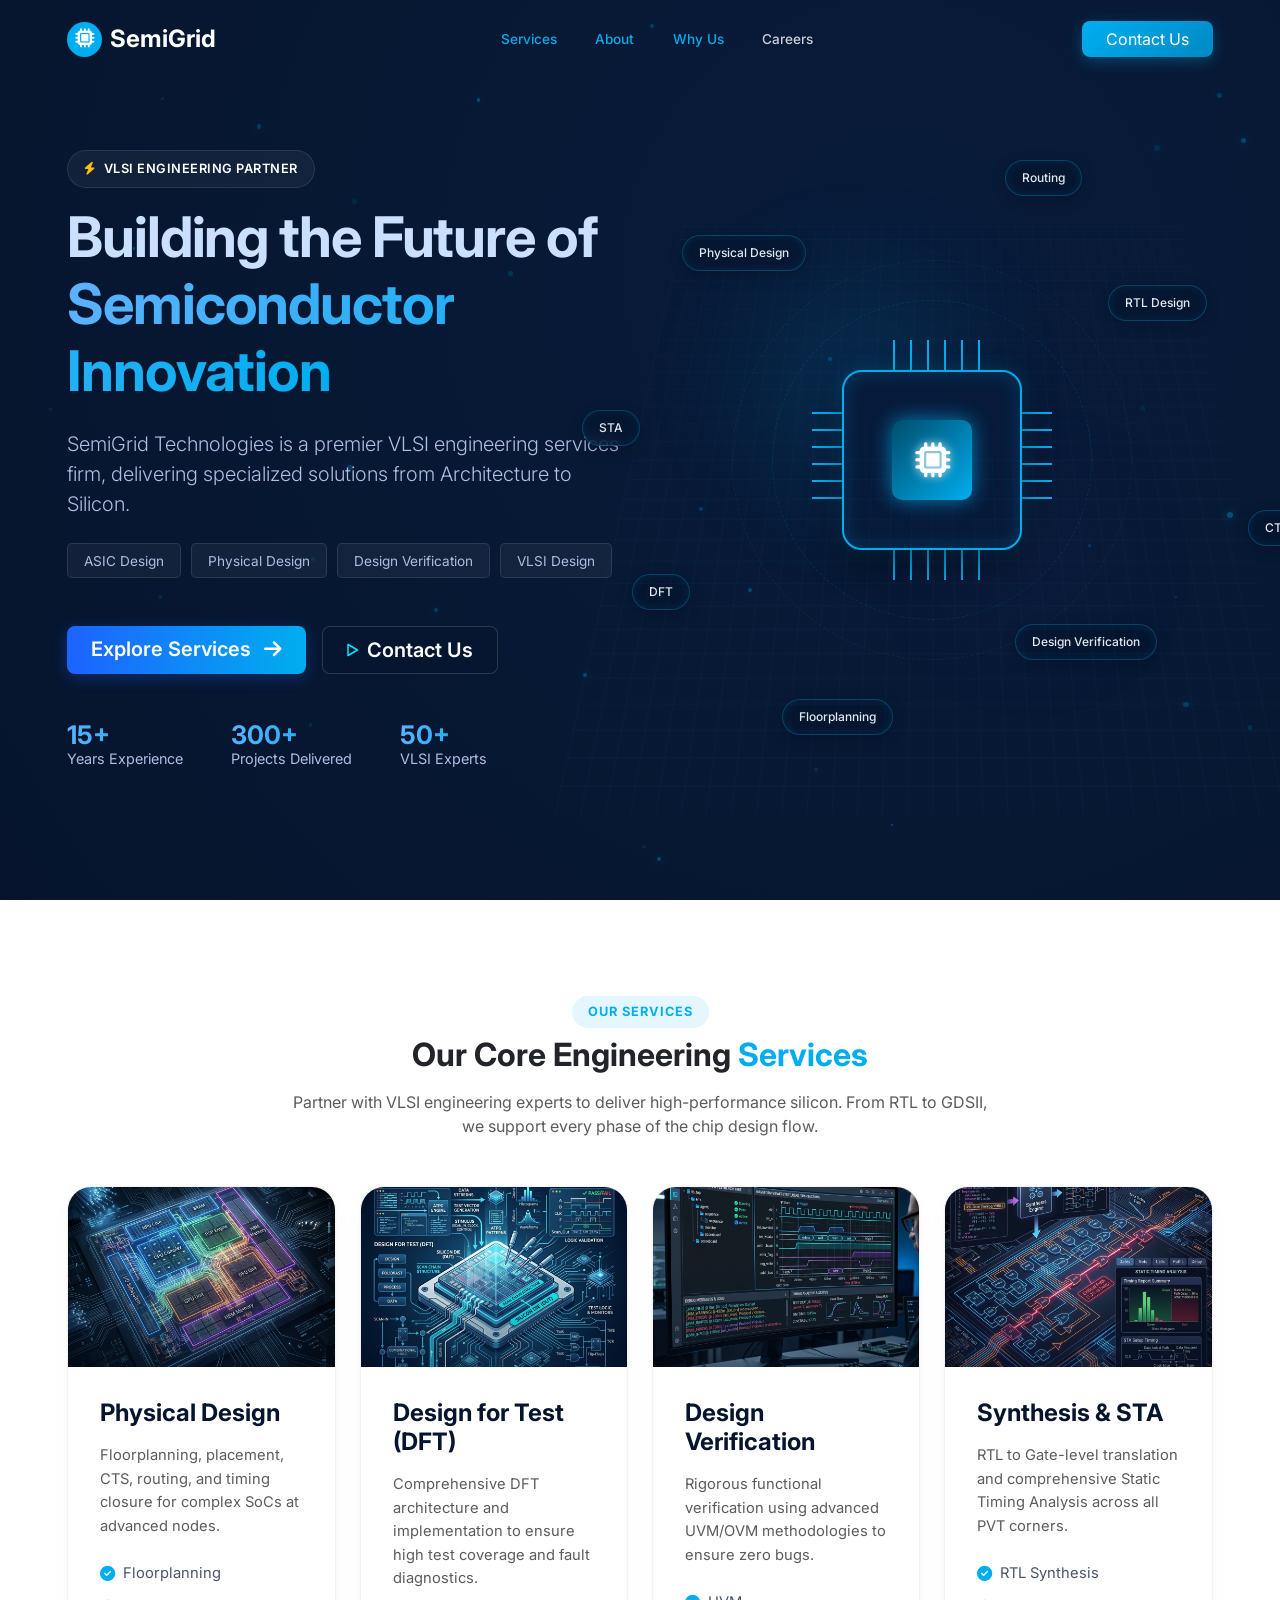
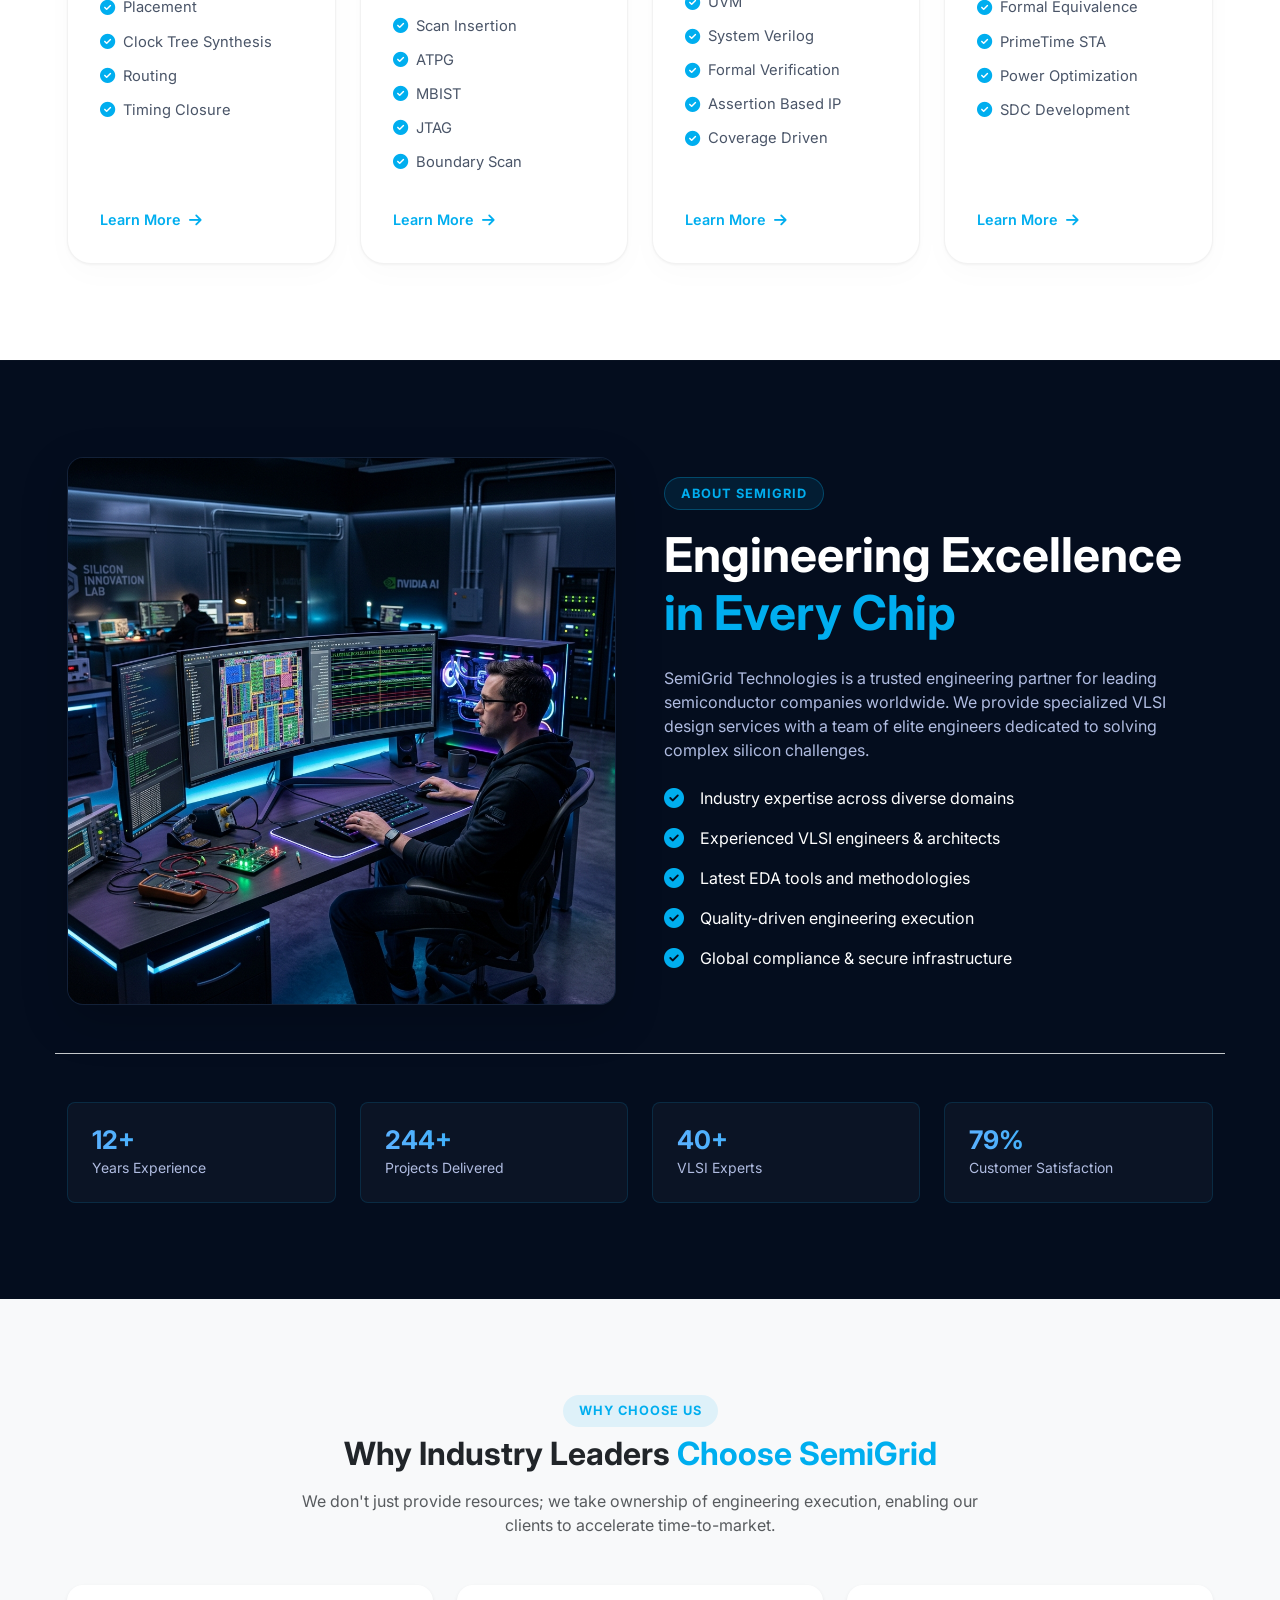
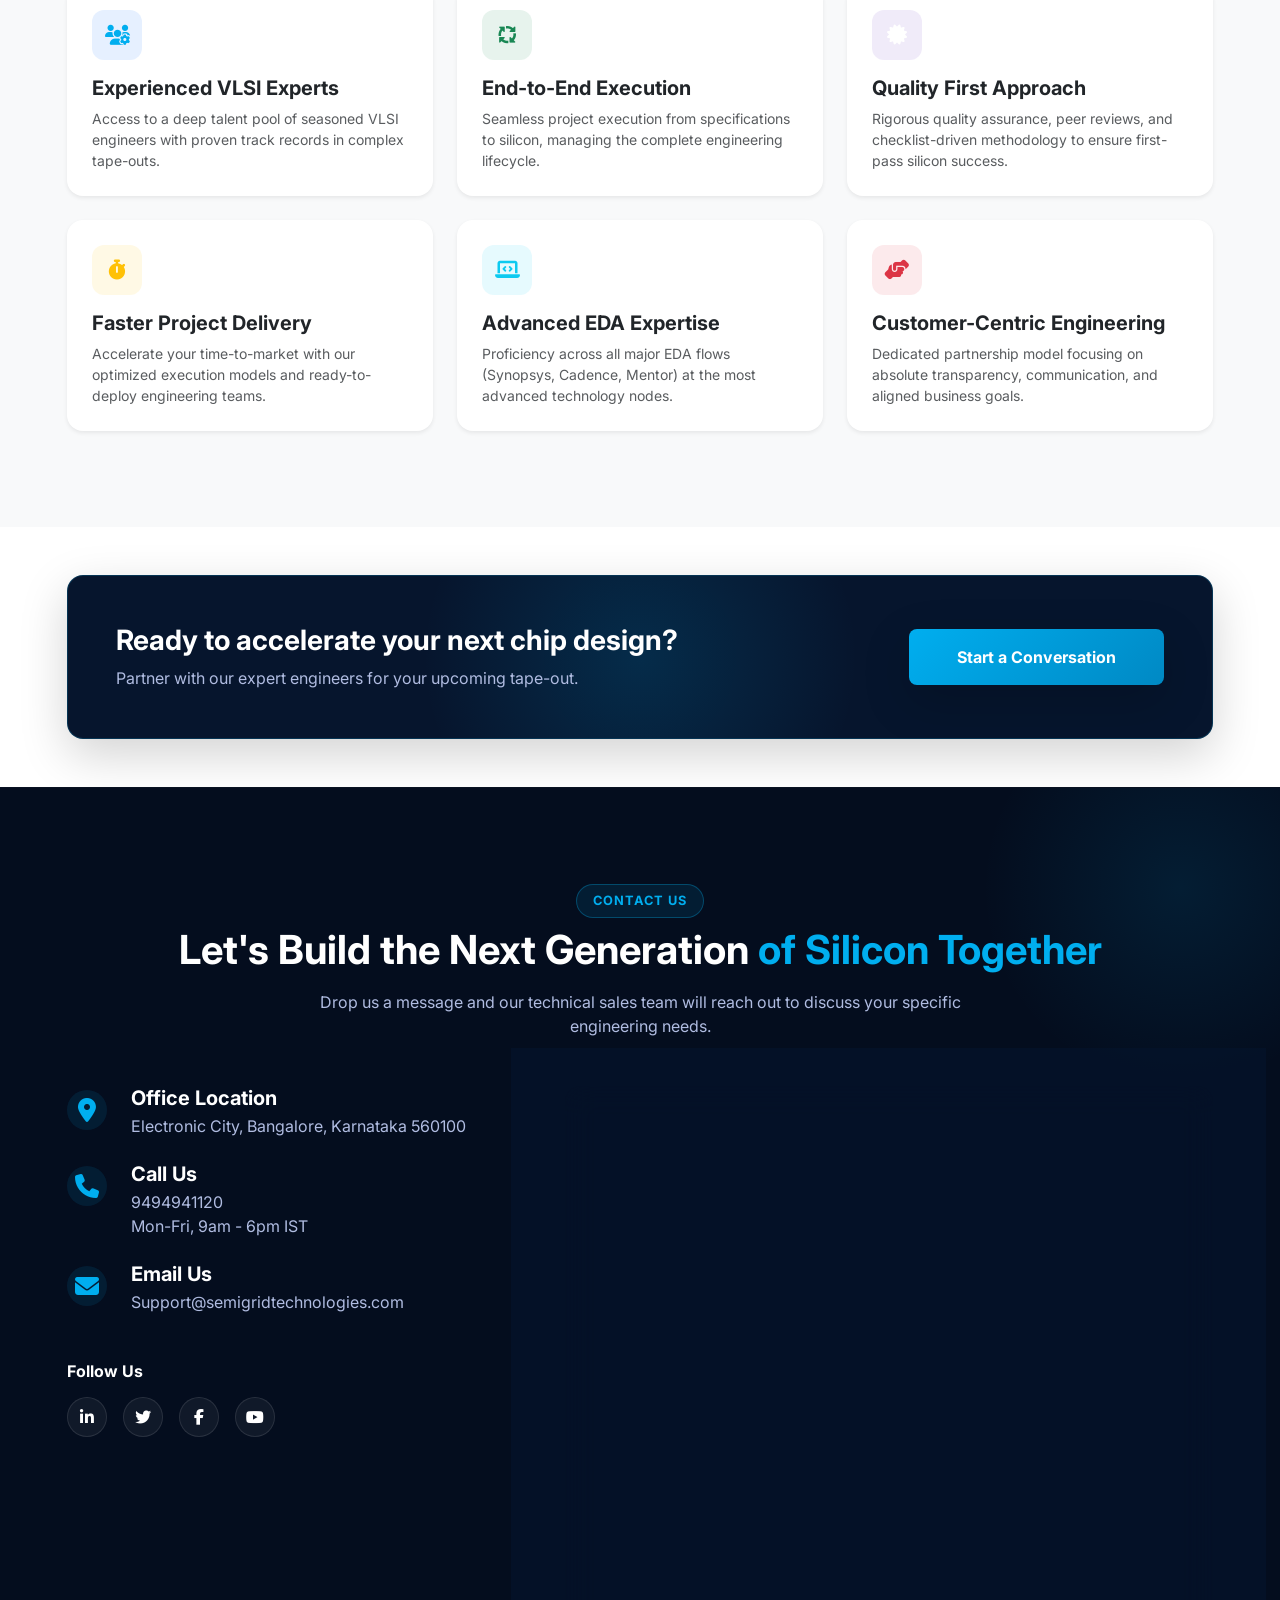
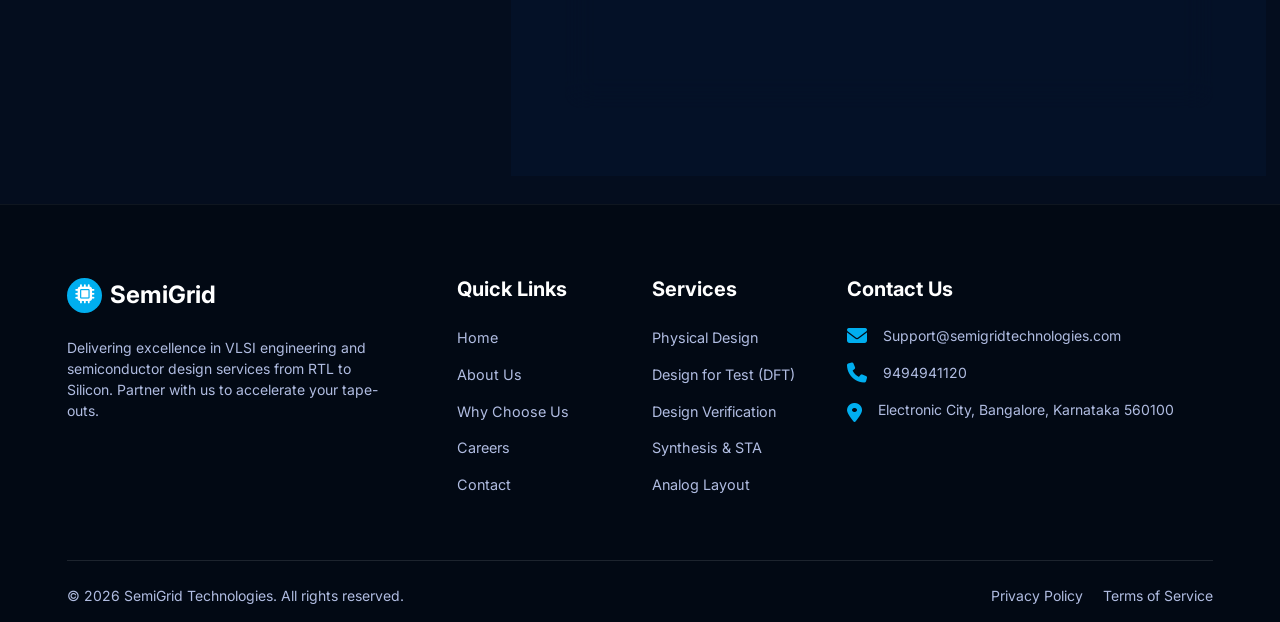
==== index.html @ 5c6014be "Initial commit" ====
<!doctype html>
<html lang="en">

<head>
  <meta charset="UTF-8" />
  <meta name="viewport" content="width=device-width, initial-scale=1.0" />
  <title>SemiGrid - Building the Future of Semiconductor Innovation</title>
  <meta name="description" content="Semiconductor engineering and VLSI design services." />

  <!-- Google Fonts: Inter -->
  <link rel="preconnect" href="https://fonts.googleapis.com" />
  <link rel="preconnect" href="https://fonts.gstatic.com" crossorigin />
  <link href="https://fonts.googleapis.com/css2?family=Inter:wght@300;400;500;600;700;800&display=swap"
    rel="stylesheet" />

  <!-- Bootstrap 5 CSS -->
  <link href="https://cdn.jsdelivr.net/npm/bootstrap@5.3.2/dist/css/bootstrap.min.css" rel="stylesheet" />

  <!-- Font Awesome Icons -->
  <link rel="stylesheet" href="https://cdnjs.cloudflare.com/ajax/libs/font-awesome/6.5.1/css/all.min.css" />

  <!-- AOS Animation CSS -->
  <link href="https://unpkg.com/aos@2.3.1/dist/aos.css" rel="stylesheet" />

  <!-- Custom CSS -->
  <link rel="stylesheet" href="style.css" />

  <!-- Web Components -->
  <script src="components.js"></script>
</head>

<body>
  <!-- ================= NAVBAR ================= -->
  <app-header></app-header>

  <!-- ================= HERO SECTION ================= -->
  <section class="hero-section d-flex align-items-center position-relative" id="home">
    <!-- Floating particles background handled in JS/CSS -->
    <div class="particles-container" id="particles"></div>

    <div class="container position-relative z-1">
      <div class="row align-items-center">
        <!-- Left Content -->
        <div class="col-lg-6 hero-content" data-aos="fade-right" data-aos-duration="1000">
          <div class="badge-custom mb-3">
            <i class="fa-solid fa-bolt text-warning me-2"></i> VLSI
            ENGINEERING PARTNER
          </div>
          <h1 class="display-3 fw-bold hero-title mb-4">
            Building the Future of <br />
            <span class="text-gradient">Semiconductor Innovation</span>
          </h1>
          <p class="lead text-light-gray mb-4">
            SemiGrid Technologies is a premier VLSI engineering services firm,
            delivering specialized solutions from Architecture to Silicon.
          </p>

          <div class="tech-tags mb-5">
            <span class="tech-tag">ASIC Design</span>
            <span class="tech-tag">Physical Design</span>
            <span class="tech-tag">Design Verification</span>
            <span class="tech-tag">VLSI Design</span>
          </div>

          <div class="hero-buttons d-flex gap-3 mb-5">
            <a href="#services" class="btn btn-hero-primary rounded-3 px-4 py-2 btn-lg">Explore Services <i
                class="fa-solid fa-arrow-right ms-2"></i></a>
            <a href="#contact"
              class="btn btn-hero-secondary rounded-3 px-4 py-2 btn-lg d-inline-flex align-items-center gap-2">
              <svg class="play-triangle" width="12" height="14" viewBox="0 0 12 14" fill="none"
                xmlns="http://www.w3.org/2000/svg">
                <path d="M1 1.5L10.5 7L1 12.5V1.5Z" stroke="#00e5ff" stroke-width="1.5" stroke-linejoin="round" />
              </svg>
              Contact Us
            </a>
          </div>

          <div class="hero-stats d-flex gap-5 mt-4">
            <div class="stat-item">
              <h3 class="fw-bold stat-number m-0">15+</h3>
              <p class="stat-label small m-0">Years Experience</p>
            </div>
            <div class="stat-item">
              <h3 class="fw-bold stat-number m-0">300+</h3>
              <p class="stat-label small m-0">Projects Delivered</p>
            </div>
            <div class="stat-item">
              <h3 class="fw-bold stat-number m-0">50+</h3>
              <p class="stat-label small m-0">VLSI Experts</p>
            </div>
          </div>
        </div>

        <!-- Right Content (Premium Chip Illustration) -->
        <div class="col-lg-6 mt-5 mt-lg-0 position-relative hero-illustration" data-aos="fade-left"
          data-aos-duration="1200">

          <div class="premium-chip-wrapper mx-auto">
            <!-- Background Layer -->
            <div class="semiconductor-grid"></div>
            <div class="ambient-blobs">
              <div class="blob blob-1"></div>
              <div class="blob blob-2"></div>
            </div>
            <div class="particle-field">
              <div class="glowing-particle p-1"></div>
              <div class="glowing-particle p-2"></div>
              <div class="glowing-particle p-3"></div>
              <div class="glowing-particle p-4"></div>
              <div class="glowing-particle p-5"></div>
            </div>

            <!-- Midground Rotating Rings -->
            <div class="rotating-rings">
              <div class="ring ring-1"></div>
              <div class="ring ring-2"></div>
            </div>

            <!-- Floating Badges -->
            <div class="floating-badge badge-1">Physical Design</div>
            <div class="floating-badge badge-2">RTL Design</div>
            <div class="floating-badge badge-3">Design Verification</div>
            <div class="floating-badge badge-4">DFT</div>
            <div class="floating-badge badge-5">STA</div>
            <div class="floating-badge badge-6">CTS</div>
            <div class="floating-badge badge-7">Floorplanning</div>
            <div class="floating-badge badge-8">Routing</div>

            <!-- Foreground Core Chip -->
            <div class="chip-graphic-v2">
              <!-- Animated Circuit Traces (Pins) -->
              <div class="circuit-traces trace-top"></div>
              <div class="circuit-traces trace-right"></div>
              <div class="circuit-traces trace-bottom"></div>
              <div class="circuit-traces trace-left"></div>

              <div class="chip-surface">
                <div class="scanning-light"></div>
                <div class="chip-core-inner">
                  <i class="fa-solid fa-microchip core-icon-v2"></i>
                </div>
                <!-- Electric Pulse Effect -->
                <div class="electric-pulse"></div>
              </div>
            </div>
          </div>

        </div>
      </div>
    </div>
  </section>

  <!-- ================= SERVICES SECTION ================= -->
  <section class="services-section py-5" id="services">
    <div class="container py-5">
      <div class="text-center mb-5" data-aos="fade-up">
        <span class="badge-light mb-2 text-primary">OUR SERVICES</span>
        <h2 class="section-title text-dark fw-bold mb-3">
          Our Core Engineering <span class="text-primary">Services</span>
        </h2>
        <p class="text-muted max-w-700 mx-auto">
          Partner with VLSI engineering experts to deliver high-performance
          silicon. From RTL to GDSII, we support every phase of the chip
          design flow.
        </p>
      </div>

      <div class="row g-4">
        <!-- Service Card 1 -->
        <div class="col-lg-3 col-md-6" data-aos="fade-up" data-aos-delay="100">
          <div class="service-card h-100">
            <div class="service-image-wrapper">
              <img src="images/physical_design.png" alt="Physical Design" class="service-card-img" />
              <div class="service-image-overlay"></div>
            </div>
            <div class="service-card-content">
              <h4 class="fw-bold mb-3">Physical Design</h4>
              <p class="text-muted small mb-4">
                Floorplanning, placement, CTS, routing, and timing closure for complex SoCs at advanced nodes.
              </p>
              <ul class="service-list list-unstyled small text-muted mb-4">
                <li>
                  <i class="fa-solid fa-circle-check text-primary me-2"></i>
                  Floorplanning
                </li>
                <li>
                  <i class="fa-solid fa-circle-check text-primary me-2"></i> Placement
                </li>
                <li>
                  <i class="fa-solid fa-circle-check text-primary me-2"></i> Clock Tree Synthesis
                </li>
                <li>
                  <i class="fa-solid fa-circle-check text-primary me-2"></i> Routing
                </li>
                <li>
                  <i class="fa-solid fa-circle-check text-primary me-2"></i> Timing Closure
                </li>
              </ul>
              <a href="contact.html" class="learn-more mt-auto">Learn More <i
                  class="fa-solid fa-arrow-right ms-1"></i></a>
            </div>
          </div>
        </div>

        <!-- Service Card 2 -->
        <div class="col-lg-3 col-md-6" data-aos="fade-up" data-aos-delay="200">
          <div class="service-card h-100">
            <div class="service-image-wrapper">
              <img src="images/design_for_test.png" alt="Design for Test (DFT)" class="service-card-img" />
              <div class="service-image-overlay"></div>
            </div>
            <div class="service-card-content">
              <h4 class="fw-bold mb-3">Design for Test (DFT)</h4>
              <p class="text-muted small mb-4">
                Comprehensive DFT architecture and implementation to ensure high test coverage and fault diagnostics.
              </p>
              <ul class="service-list list-unstyled small text-muted mb-4">
                <li>
                  <i class="fa-solid fa-circle-check text-primary me-2"></i> Scan Insertion
                </li>
                <li>
                  <i class="fa-solid fa-circle-check text-primary me-2"></i> ATPG
                </li>
                <li>
                  <i class="fa-solid fa-circle-check text-primary me-2"></i> MBIST
                </li>
                <li>
                  <i class="fa-solid fa-circle-check text-primary me-2"></i> JTAG
                </li>
                <li>
                  <i class="fa-solid fa-circle-check text-primary me-2"></i> Boundary Scan
                </li>
              </ul>
              <a href="contact.html" class="learn-more mt-auto">Learn More <i
                  class="fa-solid fa-arrow-right ms-1"></i></a>
            </div>
          </div>
        </div>

        <!-- Service Card 3 -->
        <div class="col-lg-3 col-md-6" data-aos="fade-up" data-aos-delay="300">
          <div class="service-card h-100">
            <div class="service-image-wrapper">
              <img src="images/design_verification.png" alt="Design Verification" class="service-card-img" />
              <div class="service-image-overlay"></div>
            </div>
            <div class="service-card-content">
              <h4 class="fw-bold mb-3">Design Verification</h4>
              <p class="text-muted small mb-4">
                Rigorous functional verification using advanced UVM/OVM methodologies to ensure zero bugs.
              </p>
              <ul class="service-list list-unstyled small text-muted mb-4">
                <li>
                  <i class="fa-solid fa-circle-check text-primary me-2"></i> UVM
                </li>
                <li>
                  <i class="fa-solid fa-circle-check text-primary me-2"></i> System Verilog
                </li>
                <li>
                  <i class="fa-solid fa-circle-check text-primary me-2"></i> Formal Verification
                </li>
                <li>
                  <i class="fa-solid fa-circle-check text-primary me-2"></i> Assertion Based IP
                </li>
                <li>
                  <i class="fa-solid fa-circle-check text-primary me-2"></i> Coverage Driven
                </li>
              </ul>
              <a href="contact.html" class="learn-more mt-auto">Learn More <i
                  class="fa-solid fa-arrow-right ms-1"></i></a>
            </div>
          </div>
        </div>

        <!-- Service Card 4 -->
        <div class="col-lg-3 col-md-6" data-aos="fade-up" data-aos-delay="400">
          <div class="service-card h-100">
            <div class="service-image-wrapper">
              <img src="images/synthesis_sta.png" alt="Synthesis & STA" class="service-card-img" />
              <div class="service-image-overlay"></div>
            </div>
            <div class="service-card-content">
              <h4 class="fw-bold mb-3">Synthesis & STA</h4>
              <p class="text-muted small mb-4">
                RTL to Gate-level translation and comprehensive Static Timing Analysis across all PVT corners.
              </p>
              <ul class="service-list list-unstyled small text-muted mb-4">
                <li>
                  <i class="fa-solid fa-circle-check text-primary me-2"></i> RTL Synthesis
                </li>
                <li>
                  <i class="fa-solid fa-circle-check text-primary me-2"></i> Formal Equivalence
                </li>
                <li>
                  <i class="fa-solid fa-circle-check text-primary me-2"></i> PrimeTime STA
                </li>
                <li>
                  <i class="fa-solid fa-circle-check text-primary me-2"></i> Power Optimization
                </li>
                <li>
                  <i class="fa-solid fa-circle-check text-primary me-2"></i> SDC Development
                </li>
              </ul>
              <a href="contact.html" class="learn-more mt-auto">Learn More <i
                  class="fa-solid fa-arrow-right ms-1"></i></a>
            </div>
          </div>
        </div>
      </div>
    </div>
  </section>

  <!-- ================= ABOUT SECTION ================= -->
  <section class="about-section py-5" id="about">
    <div class="container py-5">
      <div class="row align-items-stretch g-5 mb-5">
        <div class="col-lg-6" data-aos="fade-right">
          <div class="about-illustration position-relative rounded-4 overflow-hidden shadow-lg h-100">
            <img src="images/about_semigrid.png" alt="VLSI Semiconductor Engineering Workspace" class="about-img" />
          </div>
        </div>

        <!-- Right: Content -->
        <div class="col-lg-6 d-flex flex-column justify-content-center" data-aos="fade-left">
          <div>
            <div class="badge-custom-dark mb-3">ABOUT SEMIGRID</div>
            <h2 class="display-5 fw-bold text-white mb-4">
              Engineering Excellence
              <span class="text-primary">in Every Chip</span>
            </h2>
            <p class="text-light-gray mb-4">
              SemiGrid Technologies is a trusted engineering partner for leading
              semiconductor companies worldwide. We provide specialized VLSI
              design services with a team of elite engineers dedicated to
              solving complex silicon challenges.
            </p>

            <ul class="about-features list-unstyled mb-0">
              <li class="mb-3 d-flex align-items-center">
                <i class="fa-solid fa-circle-check text-primary me-3 fs-5"></i>
                <span class="text-white">Industry expertise across diverse domains</span>
              </li>
              <li class="mb-3 d-flex align-items-center">
                <i class="fa-solid fa-circle-check text-primary me-3 fs-5"></i>
                <span class="text-white">Experienced VLSI engineers & architects</span>
              </li>
              <li class="mb-3 d-flex align-items-center">
                <i class="fa-solid fa-circle-check text-primary me-3 fs-5"></i>
                <span class="text-white">Latest EDA tools and methodologies</span>
              </li>
              <li class="mb-3 d-flex align-items-center">
                <i class="fa-solid fa-circle-check text-primary me-3 fs-5"></i>
                <span class="text-white">Quality-driven engineering execution</span>
              </li>
              <li class="mb-3 d-flex align-items-center">
                <i class="fa-solid fa-circle-check text-primary me-3 fs-5"></i>
                <span class="text-white">Global compliance & secure infrastructure</span>
              </li>
            </ul>
          </div>
        </div>
      </div>

      <!-- Statistics in a single line at full width -->
      <div class="row g-4 mt-4 pt-4 border-top border-secondary-subtle border-opacity-10" data-aos="fade-up">
        <div class="col-lg-3 col-sm-6">
          <div class="stat-card-dark p-4 rounded-3 text-center text-sm-start h-100">
            <h3 class="text-primary fw-bold mb-1 stat-number">15+</h3>
            <p class="text-light-gray small m-0">Years Experience</p>
          </div>
        </div>
        <div class="col-lg-3 col-sm-6">
          <div class="stat-card-dark p-4 rounded-3 text-center text-sm-start h-100">
            <h3 class="text-primary fw-bold mb-1 stat-number">300+</h3>
            <p class="text-light-gray small m-0">Projects Delivered</p>
          </div>
        </div>
        <div class="col-lg-3 col-sm-6">
          <div class="stat-card-dark p-4 rounded-3 text-center text-sm-start h-100">
            <h3 class="text-primary fw-bold mb-1 stat-number">50+</h3>
            <p class="text-light-gray small m-0">VLSI Experts</p>
          </div>
        </div>
        <div class="col-lg-3 col-sm-6">
          <div class="stat-card-dark p-4 rounded-3 text-center text-sm-start h-100">
            <h3 class="text-primary fw-bold mb-1 stat-number">98%</h3>
            <p class="text-light-gray small m-0">Customer Satisfaction</p>
          </div>
        </div>
      </div>
    </div>
  </section>

  <!-- ================= WHY CHOOSE US ================= -->
  <section class="why-us-section py-5 bg-light-gray-bg" id="why-us">
    <div class="container py-5">
      <div class="text-center mb-5" data-aos="fade-up">
        <span class="badge-light mb-2 text-primary">WHY CHOOSE US</span>
        <h2 class="section-title text-dark fw-bold mb-3">
          Why Industry Leaders
          <span class="text-primary">Choose SemiGrid</span>
        </h2>
        <p class="text-muted max-w-700 mx-auto">
          We don't just provide resources; we take ownership of engineering
          execution, enabling our clients to accelerate time-to-market.
        </p>
      </div>

      <div class="row g-4">
        <div class="col-lg-4 col-md-6" data-aos="fade-up" data-aos-delay="100">
          <div class="feature-card h-100 bg-white p-4 rounded-4 shadow-sm">
            <div class="feature-icon mb-3 text-primary bg-primary-light">
              <i class="fa-solid fa-users-gear"></i>
            </div>
            <h5 class="fw-bold text-dark">Experienced VLSI Experts</h5>
            <p class="text-muted small m-0">
              Access to a deep talent pool of seasoned VLSI engineers with
              proven track records in complex tape-outs.
            </p>
          </div>
        </div>

        <div class="col-lg-4 col-md-6" data-aos="fade-up" data-aos-delay="200">
          <div class="feature-card h-100 bg-white p-4 rounded-4 shadow-sm">
            <div class="feature-icon mb-3 text-success bg-success-light">
              <i class="fa-solid fa-arrows-spin"></i>
            </div>
            <h5 class="fw-bold text-dark">End-to-End Execution</h5>
            <p class="text-muted small m-0">
              Seamless project execution from specifications to silicon,
              managing the complete engineering lifecycle.
            </p>
          </div>
        </div>

        <div class="col-lg-4 col-md-6" data-aos="fade-up" data-aos-delay="300">
          <div class="feature-card h-100 bg-white p-4 rounded-4 shadow-sm">
            <div class="feature-icon mb-3 text-purple bg-purple-light">
              <i class="fa-solid fa-certificate"></i>
            </div>
            <h5 class="fw-bold text-dark">Quality First Approach</h5>
            <p class="text-muted small m-0">
              Rigorous quality assurance, peer reviews, and checklist-driven
              methodology to ensure first-pass silicon success.
            </p>
          </div>
        </div>

        <div class="col-lg-4 col-md-6" data-aos="fade-up" data-aos-delay="400">
          <div class="feature-card h-100 bg-white p-4 rounded-4 shadow-sm">
            <div class="feature-icon mb-3 text-warning bg-warning-light">
              <i class="fa-solid fa-stopwatch"></i>
            </div>
            <h5 class="fw-bold text-dark">Faster Project Delivery</h5>
            <p class="text-muted small m-0">
              Accelerate your time-to-market with our optimized execution
              models and ready-to-deploy engineering teams.
            </p>
          </div>
        </div>

        <div class="col-lg-4 col-md-6" data-aos="fade-up" data-aos-delay="500">
          <div class="feature-card h-100 bg-white p-4 rounded-4 shadow-sm">
            <div class="feature-icon mb-3 text-info bg-info-light">
              <i class="fa-solid fa-laptop-code"></i>
            </div>
            <h5 class="fw-bold text-dark">Advanced EDA Expertise</h5>
            <p class="text-muted small m-0">
              Proficiency across all major EDA flows (Synopsys, Cadence,
              Mentor) at the most advanced technology nodes.
            </p>
          </div>
        </div>

        <div class="col-lg-4 col-md-6" data-aos="fade-up" data-aos-delay="600">
          <div class="feature-card h-100 bg-white p-4 rounded-4 shadow-sm">
            <div class="feature-icon mb-3 text-danger bg-danger-light">
              <i class="fa-solid fa-handshake-angle"></i>
            </div>
            <h5 class="fw-bold text-dark">Customer-Centric Engineering</h5>
            <p class="text-muted small m-0">
              Dedicated partnership model focusing on absolute transparency,
              communication, and aligned business goals.
            </p>
          </div>
        </div>
      </div>
    </div>
  </section>

  <!-- ================= CTA SECTION ================= -->
  <section class="cta-section py-5" data-aos="zoom-in">
    <div class="container">
      <div
        class="cta-box rounded-4 p-5 d-flex flex-column flex-md-row justify-content-between align-items-center shadow-lg position-relative overflow-hidden">
        <div class="cta-bg-glow"></div>
        <div class="cta-content position-relative z-1 mb-4 mb-md-0">
          <h3 class="text-white fw-bold mb-2">
            Ready to accelerate your next chip design?
          </h3>
          <p class="text-light-gray m-0">
            Partner with our expert engineers for your upcoming tape-out.
          </p>
        </div>
        <div class="cta-btn position-relative z-1">
          <a href="#contact" class="btn btn-primary-gradient rounded-3 px-5 py-3 fw-bold shadow-lg">Start a
            Conversation</a>
        </div>
      </div>
    </div>
  </section>

  <!-- ================= CONTACT SECTION ================= -->
  <section class="contact-section py-5 position-relative" id="contact">
    <div class="bg-glow-top-right"></div>
    <div class="container py-5 position-relative z-1">
      <div class="text-center mb-5" data-aos="fade-up">
        <span class="badge-custom-dark mb-2">CONTACT US</span>
        <h2 class="display-6 fw-bold text-white mb-3">
          Let's Build the Next Generation
          <span class="text-primary">of Silicon Together</span>
        </h2>
        <p class="text-light-gray max-w-700 mx-auto">
          Drop us a message and our technical sales team will reach out to
          discuss your specific engineering needs.
        </p>
      </div>

      <div class="row g-5">
        <!-- Contact Info -->
        <div class="col-lg-5" data-aos="fade-right">
          <div class="contact-info-wrapper pe-lg-4">
            <div class="info-item d-flex mb-4">
              <div class="info-icon me-4 mt-1">
                <i class="fa-solid fa-location-dot fs-4 text-primary"></i>
              </div>
              <div>
                <h5 class="text-white fw-bold mb-1">Office Location</h5>
                <p class="text-light-gray m-0">
                  Electronic City, Bangalore, Karnataka 560100
                </p>
              </div>
            </div>

            <div class="info-item d-flex mb-4">
              <div class="info-icon me-4 mt-1">
                <i class="fa-solid fa-phone fs-4 text-primary"></i>
              </div>
              <div>
                <h5 class="text-white fw-bold mb-1">Call Us</h5>
                <p class="text-light-gray m-0">
                  9494941120<br />Mon-Fri, 9am - 6pm IST
                </p>
              </div>
            </div>

            <div class="info-item d-flex mb-4">
              <div class="info-icon me-4 mt-1">
                <i class="fa-solid fa-envelope fs-4 text-primary"></i>
              </div>
              <div>
                <h5 class="text-white fw-bold mb-1">Email Us</h5>
                <p class="text-light-gray m-0">
                  Support@semigridtechnologies.com
                </p>
              </div>
            </div>

            <div class="social-links mt-5">
              <h6 class="text-white mb-3">Follow Us</h6>
              <div class="d-flex gap-3">
                <a href="#" class="social-btn"><i class="fa-brands fa-linkedin-in"></i></a>
                <a href="#" class="social-btn"><i class="fa-brands fa-twitter"></i></a>
                <a href="#" class="social-btn"><i class="fa-brands fa-facebook-f"></i></a>
                <a href="#" class="social-btn"><i class="fa-brands fa-youtube"></i></a>
              </div>
            </div>
          </div>
        </div>

        <!-- Contact Form -->
        <div class="col-lg-7" data-aos="fade-left">
          <div class="glass-form-card p-4 p-md-5 rounded-4 position-relative">
            <div class="form-glow"></div>
            <form id="contactForm" class="position-relative z-1">
              <div class="row g-3">
                <div class="col-md-6">
                  <label class="form-label text-light-gray small">Full Name</label>
                  <input type="text" class="form-control custom-input" placeholder="John Doe" required />
                </div>
                <div class="col-md-6">
                  <label class="form-label text-light-gray small">Company Name</label>
                  <input type="text" class="form-control custom-input" placeholder="Company Ltd." required />
                </div>
                <div class="col-md-6">
                  <label class="form-label text-light-gray small">Email Address</label>
                  <input type="email" class="form-control custom-input" placeholder="john@company.com" required />
                </div>
                <div class="col-md-6">
                  <label class="form-label text-light-gray small">Phone Number</label>
                  <input type="tel" class="form-control custom-input" placeholder="+1 (555) 000-0000" />
                </div>
                <div class="col-12">
                  <label class="form-label text-light-gray small">Service Required</label>
                  <select class="form-select custom-input text-light-gray">
                    <option selected>Select Service...</option>
                    <option value="1">Physical Design</option>
                    <option value="2">DFT</option>
                    <option value="3">Design Verification</option>
                    <option value="4">Synthesis & STA</option>
                    <option value="5">Other</option>
                  </select>
                </div>
                <div class="col-12">
                  <label class="form-label text-light-gray small">Message</label>
                  <textarea class="form-control custom-input" rows="4"
                    placeholder="Tell us about your project requirements..." required></textarea>
                </div>
                <div class="col-12 mt-4">
                  <button type="submit" class="btn btn-primary-gradient w-100 rounded-3 py-3 fw-bold">
                    <i class="fa-regular fa-paper-plane me-2"></i> Send
                    Message
                  </button>
                </div>
              </div>
            </form>
          </div>
        </div>
      </div>
    </div>
  </section>

  <!-- ================= FOOTER ================= -->
  <app-footer></app-footer>

  <!-- Scripts -->
  <script src="https://cdn.jsdelivr.net/npm/bootstrap@5.3.2/dist/js/bootstrap.bundle.min.js"></script>
  <script src="https://unpkg.com/aos@2.3.1/dist/aos.js"></script>
  <script src="script.js"></script>
</body>

</html>
---- style.css ----
/* ==========================================================================
   CSS VARIABLES & DESIGN SYSTEM
   ========================================================================== */
:root {
    --primary-blue: #00aeef;
    --primary-dark: #0089c4;
    --dark-navy: #06152d;
    --deep-blue: #081b3a;
    --bg-darker: #040d1e;
    --text-white: #ffffff;
    --text-light-gray: #b0bce1;
    --border-color-dark: rgba(255, 255, 255, 0.1);
    --border-color-glow: rgba(0, 174, 239, 0.3);

    /* Service Card Icons Backgrounds */
    --icon-bg-blue: rgba(0, 174, 239, 0.1);
    --icon-bg-cyan: rgba(0, 229, 255, 0.1);
    --icon-bg-purple: rgba(157, 0, 255, 0.1);

    /* Feature Card Icons Backgrounds */
    --feat-bg-primary: rgba(13, 110, 253, 0.1);
    --feat-bg-success: rgba(25, 135, 84, 0.1);
    --feat-bg-purple: rgba(111, 66, 193, 0.1);
    --feat-bg-warning: rgba(255, 193, 7, 0.1);
    --feat-bg-info: rgba(13, 202, 240, 0.1);
    --feat-bg-danger: rgba(220, 53, 69, 0.1);

    --transition-standard: all 0.3s ease;
    --font-primary: "Inter", sans-serif;
}

/* ==========================================================================
   GLOBAL RESET & TYPOGRAPHY
   ========================================================================== */
html,
body {
    overflow-x: hidden;
    width: 100%;
}

body {
    font-family: var(--font-primary);
    color: var(--text-white);
    background-color: var(--dark-navy);
    -webkit-font-smoothing: antialiased;
}

.container {
    padding-left: 1rem !important;
    padding-right: 1rem !important;
}

@media (min-width: 1200px) {
    .container {
        max-width: 92% !important;
    }
}

h1,
h2,
h3,
h4,
h5,
h6 {
    font-weight: 700;
}

.text-primary {
    color: var(--primary-blue) !important;
}

.hero-title {
    font-size: 2.2rem !important;
    color: #cbe0ff;
    letter-spacing: -0.02em;
}

@media (min-width: 768px) {
    .hero-title {
        font-size: 3.0rem !important;
    }
}

@media (min-width: 992px) {
    .hero-title {
        font-size: 3.5rem !important;
    }
}

.hero-title .text-gradient {
    background-image: linear-gradient(90deg, #5bb1ff 0%, #00aeef 100%);
}

.text-gradient {
    background: linear-gradient(90deg, #00aeef 0%, #00e5ff 100%);
    -webkit-background-clip: text;
    -webkit-text-fill-color: transparent;
    background-clip: text;
}

.text-light-gray {
    color: var(--text-light-gray);
}

.max-w-700 {
    max-width: 700px;
}

.min-h-400 {
    min-height: 400px;
}

.bg-light-gray-bg {
    background-color: #f8f9fa;
}

.btn-hero-primary {
    background: linear-gradient(90deg, #1d63ff 0%, #00aeef 100%);
    color: white;
    border: none;
    transition: var(--transition-standard);
    box-shadow: 0 4px 15px rgba(29, 99, 255, 0.3);
    font-weight: 600;
}

.btn-hero-primary:hover {
    color: white;
    transform: translateY(-2px);
    box-shadow: 0 8px 20px rgba(29, 99, 255, 0.5);
    background: linear-gradient(90deg, #1055eb 0%, #0089c4 100%);
}

.btn-hero-secondary {
    background: rgba(6, 21, 45, 0.4);
    border: 1px solid rgba(255, 255, 255, 0.15);
    color: white;
    transition: var(--transition-standard);
    font-weight: 600;
}

.btn-hero-secondary:hover {
    background: rgba(255, 255, 255, 0.05);
    border-color: rgba(0, 174, 239, 0.5);
    color: white;
    transform: translateY(-2px);
}

.btn-hero-secondary .play-triangle path {
    transition: stroke 0.3s ease;
}

.btn-hero-secondary:hover .play-triangle path {
    stroke: #00aeef;
}

.btn-primary-gradient {
    background: linear-gradient(135deg,
            var(--primary-blue) 0%,
            var(--primary-dark) 100%);
    color: white;
    border: none;
    transition: var(--transition-standard);
    box-shadow: 0 4px 15px rgba(0, 174, 239, 0.3);
}

.btn-primary-gradient:hover {
    color: white;
    transform: translateY(-2px);
    box-shadow: 0 8px 20px rgba(0, 174, 239, 0.5);
}

.btn-outline-light {
    border: 1px solid rgba(255, 255, 255, 0.3);
    color: white;
    transition: var(--transition-standard);
}

.btn-outline-light:hover {
    background-color: white;
    color: var(--dark-navy);
    transform: translateY(-2px);
}

.badge-custom {
    display: inline-flex;
    align-items: center;
    padding: 0.5rem 1rem;
    border-radius: 50px;
    background-color: rgba(255, 255, 255, 0.05);
    border: 1px solid rgba(255, 255, 255, 0.1);
    font-size: 0.8rem;
    font-weight: 600;
    letter-spacing: 0.5px;
    color: white;
}

.badge-custom-dark {
    display: inline-block;
    padding: 0.4rem 1rem;
    border-radius: 50px;
    background-color: rgba(0, 174, 239, 0.1);
    border: 1px solid rgba(0, 174, 239, 0.3);
    font-size: 0.8rem;
    font-weight: 700;
    letter-spacing: 1px;
    color: var(--primary-blue);
    text-transform: uppercase;
}

.badge-light {
    display: inline-block;
    padding: 0.4rem 1rem;
    border-radius: 50px;
    background-color: rgba(0, 174, 239, 0.1);
    color: var(--primary-blue);
    font-size: 0.8rem;
    font-weight: 700;
    letter-spacing: 1px;
    text-transform: uppercase;
}

/* ==========================================================================
   NAVBAR
   ========================================================================== */
.custom-navbar {
    padding: 1rem 0;
    transition: var(--transition-standard);
    background: transparent;
    z-index: 1000;
}

.custom-navbar.scrolled {
    background: rgba(6, 21, 45, 0.85);
    backdrop-filter: blur(10px);
    -webkit-backdrop-filter: blur(10px);
    border-bottom: 1px solid rgba(255, 255, 255, 0.05);
    padding: 0.5rem 0;
    box-shadow: 0 10px 30px rgba(0, 0, 0, 0.2);
}

.logo-icon {
    width: 35px;
    height: 35px;
    background: var(--primary-blue);
    border-radius: 50%;
    display: flex;
    align-items: center;
    justify-content: center;
    color: white;
    font-size: 1.2rem;
}

.brand-text {
    font-size: 1.5rem;
    color: white;
}

.custom-navbar .nav-link {
    color: rgba(255, 255, 255, 0.8);
    font-weight: 500;
    font-size: 0.85rem;
    padding: 0.5rem 1rem !important;
    transition: var(--transition-standard);
    margin: 0 0.2rem;
}

.custom-navbar .nav-link:hover,
.custom-navbar .nav-link.active {
    color: var(--primary-blue);
}

/* ==========================================================================
   HERO SECTION
   ========================================================================== */
.hero-section {
    min-height: 100vh;
    padding-top: 100px;
    padding-bottom: 80px;
    /* offset for navbar */
    background: radial-gradient(circle at 70% 30%,
            var(--deep-blue) 0%,
            var(--dark-navy) 100%);
    overflow: hidden;
}

.particles-container {
    position: absolute;
    top: 0;
    left: 0;
    width: 100%;
    height: 100%;
    z-index: 0;
    opacity: 0.6;
    pointer-events: none;
}

.tech-tags {
    display: flex;
    flex-wrap: wrap;
    gap: 10px;
}

.tech-tag {
    padding: 0.4rem 1rem;
    background: rgba(255, 255, 255, 0.05);
    border: 1px solid rgba(255, 255, 255, 0.1);
    border-radius: 5px;
    font-size: 0.85rem;
    color: var(--text-light-gray);
    transition: var(--transition-standard);
}

.tech-tag:hover {
    border-color: var(--primary-blue);
    color: white;
    box-shadow: 0 0 10px rgba(0, 174, 239, 0.2);
}

/* Hero Statistics Styles */
.stat-number {
    font-size: 1.6rem;
    font-weight: 800;
    line-height: 1;
    background: linear-gradient(90deg, #5bb1ff 0%, #00aeef 100%);
    -webkit-background-clip: text;
    -webkit-text-fill-color: transparent;
    background-clip: text;
}

.stat-label {
    color: var(--text-light-gray);
    font-size: 0.9rem;
    font-weight: 400;
    margin-top: 0.25rem;
}

/* ==========================================================================
   PREMIUM HERO CHIP ANIMATION
   ========================================================================== */

section {
    overflow-x: hidden;
}

/* Wrapper and Layering */
.premium-chip-wrapper {
    position: relative;
    width: 100%;
    max-width: 500px;
    height: 500px;
    display: flex;
    justify-content: center;
    align-items: center;
    transform-style: preserve-3d;
}

/* Background Layers */
.semiconductor-grid {
    position: absolute;
    width: 120%;
    height: 120%;
    background-image:
        linear-gradient(rgba(0, 174, 239, 0.03) 1px, transparent 1px),
        linear-gradient(90deg, rgba(0, 174, 239, 0.03) 1px, transparent 1px);
    background-size: 20px 20px;
    z-index: 0;
    transform: perspective(500px) rotateX(20deg);
}

.ambient-blobs {
    position: absolute;
    width: 100%;
    height: 100%;
    z-index: 0;
}

.blob {
    position: absolute;
    border-radius: 50%;
    filter: blur(60px);
    opacity: 0.4;
    animation: blobMove 15s infinite alternate;
}

.blob-1 {
    width: 250px;
    height: 250px;
    background: radial-gradient(circle, rgba(0, 174, 239, 0.4), transparent);
    top: 10%;
    left: 10%;
}

.blob-2 {
    width: 200px;
    height: 200px;
    background: radial-gradient(circle, rgba(111, 66, 193, 0.2), transparent);
    bottom: 10%;
    right: 10%;
    animation-duration: 20s;
    animation-delay: -5s;
}

/* Particle Field */
.particle-field {
    position: absolute;
    width: 100%;
    height: 100%;
    z-index: 1;
}

.glowing-particle {
    position: absolute;
    width: 4px;
    height: 4px;
    background-color: var(--primary-blue);
    border-radius: 50%;
    box-shadow: 0 0 10px 2px rgba(0, 174, 239, 0.8);
    opacity: 0;
}

/* .p-1 {
    top: 20%;
    left: 30%;
    animation: particleDrift 8s infinite 1s;
}

.p-2 {
    top: 70%;
    left: 20%;
    animation: particleDrift 10s infinite 3s;
}

.p-3 {
    top: 40%;
    left: 80%;
    animation: particleDrift 9s infinite 2s;
}

.p-4 {
    top: 80%;
    left: 70%;
    animation: particleDrift 11s infinite 0s;
} */

/* .p-5 { top: 10%; left: 60%; animation: particleDrift 12s infinite 4s; } */

/* Rotating Rings */
.rotating-rings {
    position: absolute;
    width: 100%;
    height: 100%;
    display: flex;
    justify-content: center;
    align-items: center;
    z-index: 2;
}

.ring {
    position: absolute;
    border-radius: 50%;
    border: 1px dashed rgba(0, 174, 239, 0.15);
}

.ring-1 {
    width: 320px;
    height: 320px;
    animation: rotateSlow 30s linear infinite;
}

.ring-2 {
    width: 400px;
    height: 400px;
    border: 1px dashed rgba(255, 255, 255, 0.05);
    animation: rotateSlow 40s linear infinite reverse;
}

/* Foreground Chip */
.chip-graphic-v2 {
    position: relative;
    width: 180px;
    height: 180px;
    z-index: 10;
    animation: floatChip 6s ease-in-out infinite;
    will-change: transform;
}

.chip-surface {
    position: relative;
    width: 100%;
    height: 100%;
    background: rgba(8, 27, 58, 0.85);
    border: 2px solid var(--primary-blue);
    border-radius: 20px;
    display: flex;
    align-items: center;
    justify-content: center;
    overflow: hidden;
    backdrop-filter: blur(10px);
    box-shadow:
        0 15px 35px rgba(0, 0, 0, 0.4),
        0 0 20px rgba(0, 174, 239, 0.2),
        inset 0 0 20px rgba(0, 174, 239, 0.2);
    z-index: 5;
}

.chip-core-inner {
    width: 80px;
    height: 80px;
    background: linear-gradient(135deg, #004d6b, #00aeef);
    border-radius: 10px;
    display: flex;
    align-items: center;
    justify-content: center;
    box-shadow: 0 0 20px rgba(0, 174, 239, 0.7);
    z-index: 2;
}

.core-icon-v2 {
    font-size: 2.2rem;
    color: #ffffff;
    filter: drop-shadow(0 0 5px rgba(255, 255, 255, 0.8));
}

.scanning-light {
    position: absolute;
    top: 0;
    left: -100%;
    width: 50%;
    height: 100%;
    background: linear-gradient(90deg, transparent, rgba(255, 255, 255, 0.2), transparent);
    transform: skewX(-20deg);
    animation: scanPass 5s infinite 2s;
    z-index: 3;
    pointer-events: none;
    will-change: transform, left;
}

.electric-pulse {
    position: absolute;
    width: 100%;
    height: 100%;
    background: radial-gradient(circle, rgba(0, 174, 239, 0.3) 0%, transparent 60%);
    opacity: 0;
    animation: breatheGlow 4s ease-in-out infinite alternate;
    z-index: 1;
    will-change: opacity, transform;
}

/* Circuit Traces (Pins) */
.circuit-traces {
    position: absolute;
    background: repeating-linear-gradient(90deg,
            transparent,
            transparent 12px,
            rgba(0, 174, 239, 0.2) 12px,
            rgba(0, 174, 239, 0.4) 14px);
    z-index: 1;
}

.circuit-traces.trace-top {
    top: -30px;
    left: 20%;
    width: 60%;
    height: 30px;
    background: repeating-linear-gradient(90deg, transparent, transparent 15px, #00aeef 15px, #00aeef 17px);
}

.circuit-traces.trace-bottom {
    bottom: -30px;
    left: 20%;
    width: 60%;
    height: 30px;
    background: repeating-linear-gradient(90deg, transparent, transparent 15px, #00aeef 15px, #00aeef 17px);
}

.circuit-traces.trace-left {
    left: -30px;
    top: 20%;
    height: 60%;
    width: 30px;
    background: repeating-linear-gradient(0deg, transparent, transparent 15px, #00aeef 15px, #00aeef 17px);
}

.circuit-traces.trace-right {
    right: -30px;
    top: 20%;
    height: 60%;
    width: 30px;
    background: repeating-linear-gradient(0deg, transparent, transparent 15px, #00aeef 15px, #00aeef 17px);
}

/* Floating Badges */
.floating-badge {
    position: absolute;
    background: rgba(6, 21, 45, 0.6);
    border: 1px solid rgba(0, 174, 239, 0.3);
    padding: 0.5rem 1rem;
    border-radius: 50px;
    font-size: 0.75rem;
    font-weight: 500;
    color: #e2e8f0;
    backdrop-filter: blur(8px);
    -webkit-backdrop-filter: blur(8px);
    box-shadow: 0 4px 15px rgba(0, 0, 0, 0.2), inset 0 0 10px rgba(0, 174, 239, 0.1);
    z-index: 20;
    cursor: default;
    transition: all 0.3s ease;
    will-change: transform;
}

.floating-badge:hover {
    border-color: var(--primary-blue);
    color: #fff;
    box-shadow: 0 0 15px rgba(0, 174, 239, 0.4), inset 0 0 15px rgba(0, 174, 239, 0.2);
    z-index: 25;
}

.badge-1 {
    top: 5%;
    left: 0%;
    animation: badgeFloat 5s ease-in-out infinite;
}

.badge-2 {
    top: 15%;
    right: -5%;
    animation: badgeFloat 6s ease-in-out infinite 1s;
}

.badge-3 {
    bottom: 10%;
    right: 5%;
    animation: badgeFloat 5.5s ease-in-out infinite 2s;
}

.badge-4 {
    bottom: 20%;
    left: -10%;
    animation: badgeFloat 4.5s ease-in-out infinite 0.5s;
}

.badge-5 {
    top: 40%;
    left: -20%;
    animation: badgeFloat 6.5s ease-in-out infinite 1.5s;
}

.badge-6 {
    top: 60%;
    right: -25%;
    animation: badgeFloat 5s ease-in-out infinite 3s;
}

.badge-7 {
    bottom: -5%;
    left: 20%;
    animation: badgeFloat 5.8s ease-in-out infinite 2.5s;
}

.badge-8 {
    top: -10%;
    right: 20%;
    animation: badgeFloat 4.8s ease-in-out infinite 0.8s;
}

/* Keyframes */
@keyframes floatChip {
    0% {
        transform: translate3d(0, 0, 0);
        box-shadow: 0 10px 25px rgba(0, 0, 0, 0.3);
    }

    50% {
        transform: translate3d(0, -12px, 0);
        box-shadow: 0 25px 45px rgba(0, 0, 0, 0.5);
    }

    100% {
        transform: translate3d(0, 0, 0);
        box-shadow: 0 10px 25px rgba(0, 0, 0, 0.3);
    }
}

@keyframes breatheGlow {
    0% {
        opacity: 0;
        transform: scale(0.9);
    }

    100% {
        opacity: 1;
        transform: scale(1.2);
    }
}

@keyframes scanPass {
    0% {
        left: -100%;
    }

    20% {
        left: 200%;
    }

    100% {
        left: 200%;
    }
}

@keyframes rotateSlow {
    from {
        transform: rotate(0deg);
    }

    to {
        transform: rotate(360deg);
    }
}

@keyframes particleDrift {
    0% {
        transform: translate3d(0, 0, 0);
        opacity: 0;
    }

    20% {
        opacity: 1;
    }

    80% {
        opacity: 1;
    }

    100% {
        transform: translate3d(50px, -50px, 0);
        opacity: 0;
    }
}

@keyframes blobMove {
    0% {
        transform: translate3d(0, 0, 0) scale(1);
    }

    100% {
        transform: translate3d(30px, 20px, 0) scale(1.1);
    }
}

@keyframes badgeFloat {
    0% {
        transform: translate3d(0, 0px, 0);
    }

    50% {
        transform: translate3d(0, -8px, 0);
    }

    100% {
        transform: translate3d(0, 0px, 0);
    }
}

@keyframes float {
    0% {
        transform: translateY(0px);
    }

    50% {
        transform: translateY(-10px);
    }

    100% {
        transform: translateY(0px);
    }
}

/* ==========================================================================
   SERVICES SECTION
   ========================================================================== */
.services-section {
    background-color: #ffffff;
}

.service-card {
    background: #ffffff;
    border: 1px solid rgba(0, 0, 0, 0.05);
    border-radius: 24px;
    box-shadow: 0 10px 30px rgba(0, 0, 0, 0.02), 0 1px 3px rgba(0, 0, 0, 0.05);
    transition: transform 0.4s cubic-bezier(0.16, 1, 0.3, 1),
        box-shadow 0.4s cubic-bezier(0.16, 1, 0.3, 1),
        border-color 0.4s cubic-bezier(0.16, 1, 0.3, 1);
    display: flex;
    flex-direction: column;
    overflow: hidden;
    /* Clips image and overlay to card border-radius */
}

.service-card:hover {
    transform: translateY(-8px);
    box-shadow: 0 20px 40px rgba(6, 21, 45, 0.08), 0 1px 4px rgba(6, 21, 45, 0.04);
    border-color: rgba(0, 174, 239, 0.2);
}

.service-image-wrapper {
    position: relative;
    height: 180px;
    /* Banner takes ~30-35% of a typical card height */
    overflow: hidden;
    width: 100%;
}

.service-card-img {
    width: 100%;
    height: 100%;
    object-fit: cover;
    transition: transform 0.6s cubic-bezier(0.16, 1, 0.3, 1);
}

.service-card:hover .service-card-img {
    transform: scale(1.05);
}

.service-image-overlay {
    position: absolute;
    top: 0;
    left: 0;
    right: 0;
    bottom: 0;
    background: linear-gradient(180deg, rgba(6, 21, 45, 0) 40%, rgba(6, 21, 45, 0.35) 100%);
    pointer-events: none;
}

.service-card-content {
    padding: 2rem;
    display: flex;
    flex-direction: column;
    flex-grow: 1;
}

.service-card-content h4 {
    color: #06152d;
    font-weight: 700;
}

.service-card-content p {
    color: #55627a;
    font-size: 0.92rem;
    line-height: 1.6;
}

.service-list li {
    margin-bottom: 0.75rem;
    color: #4a5568;
    font-size: 0.92rem;
    display: flex;
    align-items: center;
}

.service-list li i.text-primary {
    color: var(--primary-blue) !important;
    font-size: 0.95rem;
}

.learn-more {
    color: var(--primary-blue);
    text-decoration: none;
    font-weight: 600;
    font-size: 0.9rem;
    display: inline-block;
    transition: var(--transition-standard);
}

.learn-more:hover {
    color: var(--primary-dark);
    transform: translateX(5px);
}

/* ==========================================================================
   ABOUT SECTION
   ========================================================================== */
.about-section {
    background-color: var(--bg-darker);
    position: relative;
    border-top: 1px solid rgba(255, 255, 255, 0.02);
}

.stat-card-dark {
    background: rgba(255, 255, 255, 0.03);
    border: 1px solid rgba(0, 174, 239, 0.15);
    border-radius: 10px;
    transition: var(--transition-standard);
}

.stat-card-dark:hover {
    background: rgba(0, 174, 239, 0.05);
    border-color: rgba(0, 174, 239, 0.4);
    box-shadow: 0 0 15px rgba(0, 174, 239, 0.1);
}

/* About Section Illustration Image */
.about-illustration {
    position: relative;
    border: 1px solid rgba(255, 255, 255, 0.05);
    background: var(--dark-navy);
}

@media (max-width: 991.98px) {
    .about-illustration {
        aspect-ratio: 16/10;
        margin-bottom: 2rem;
    }
}

@media (min-width: 992px) {
    .about-illustration {
        height: 100%;
        min-height: 100%;
    }
}

.about-img {
    width: 100%;
    height: 100%;
    object-fit: cover;
    display: block;
}

/* ==========================================================================
   WHY CHOOSE US SECTION
   ========================================================================== */
.feature-card {
    transition: var(--transition-standard);
    border: 1px solid transparent;
}

.feature-card:hover {
    transform: translateY(-5px);
    border-color: rgba(0, 0, 0, 0.05);
    box-shadow: 0 10px 30px rgba(0, 0, 0, 0.05) !important;
}

.feature-icon {
    width: 50px;
    height: 50px;
    border-radius: 12px;
    display: flex;
    align-items: center;
    justify-content: center;
    font-size: 1.25rem;
}

.bg-primary-light {
    background-color: var(--feat-bg-primary);
}

.bg-success-light {
    background-color: var(--feat-bg-success);
}

.bg-purple-light {
    background-color: var(--feat-bg-purple);
    text-color: #6f42c1;
}

.bg-warning-light {
    background-color: var(--feat-bg-warning);
    text-color: #ffc107;
}

.bg-info-light {
    background-color: var(--feat-bg-info);
    text-color: #0dcaf0;
}

.bg-danger-light {
    background-color: var(--feat-bg-danger);
    text-color: #dc3545;
}

/* ==========================================================================
   CTA SECTION
   ========================================================================== */
.cta-section {
    background-color: #ffffff;
}

.cta-box {
    background: var(--dark-navy);
    border: 1px solid rgba(0, 174, 239, 0.2);
}

.cta-bg-glow {
    position: absolute;
    top: 50%;
    left: 50%;
    transform: translate(-50%, -50%);
    width: 50%;
    height: 150%;
    background: radial-gradient(circle,
            rgba(0, 174, 239, 0.15) 0%,
            transparent 70%);
    z-index: 0;
    pointer-events: none;
}

/* ==========================================================================
   CONTACT SECTION
   ========================================================================== */
.contact-section {
    background-color: var(--bg-darker);
    border-top: 1px solid rgba(255, 255, 255, 0.02);
    overflow: hidden;
    position: relative;
}

.bg-glow-top-right {
    position: absolute;
    top: -100px;
    right: -100px;
    width: 400px;
    height: 400px;
    background: radial-gradient(circle,
            rgba(0, 174, 239, 0.1) 0%,
            transparent 70%);
    z-index: 0;
}

.info-icon {
    width: 40px;
    height: 40px;
    border-radius: 50%;
    background: rgba(0, 174, 239, 0.1);
    display: flex;
    align-items: center;
    justify-content: center;
}

.social-btn {
    width: 40px;
    height: 40px;
    border-radius: 50%;
    background: rgba(255, 255, 255, 0.05);
    color: white;
    display: flex;
    align-items: center;
    justify-content: center;
    text-decoration: none;
    transition: var(--transition-standard);
    border: 1px solid rgba(255, 255, 255, 0.1);
}

.social-btn:hover {
    background: var(--primary-blue);
    border-color: var(--primary-blue);
    color: white;
    transform: translateY(-3px);
}

.glass-form-card {
    background: rgba(6, 21, 45, 0.6);
    backdrop-filter: blur(15px);
    -webkit-backdrop-filter: blur(15px);
    border: 1px solid rgba(255, 255, 255, 0.05);
    box-shadow: 0 15px 35px rgba(0, 0, 0, 0.2);
}

.form-glow {
    position: absolute;
    bottom: -50px;
    right: -50px;
    width: 200px;
    height: 200px;
    background: radial-gradient(circle,
            rgba(0, 174, 239, 0.15) 0%,
            transparent 70%);
    z-index: 0;
}

.custom-input {
    background-color: rgba(255, 255, 255, 0.05);
    border: 1px solid rgba(255, 255, 255, 0.1);
    color: white;
    padding: 0.75rem 1rem;
    border-radius: 8px;
    transition: var(--transition-standard);
}

.custom-input:focus {
    background-color: rgba(255, 255, 255, 0.08);
    border-color: var(--primary-blue);
    box-shadow: 0 0 0 0.25rem rgba(0, 174, 239, 0.25);
    color: white;
}

.custom-input::placeholder {
    color: rgba(255, 255, 255, 0.3);
}

select.custom-input option {
    background-color: var(--dark-navy);
    color: white;
}

/* ==========================================================================
   FOOTER
   ========================================================================== */
.footer {
    background-color: #020914;
    border-top: 1px solid rgba(255, 255, 255, 0.05);
}

.footer-links li {
    margin-bottom: 0.8rem;
}

.footer-links a {
    color: var(--text-light-gray);
    text-decoration: none;
    transition: var(--transition-standard);
    font-size: 0.9rem;
}

.footer-links a:hover {
    color: var(--primary-blue);
    padding-left: 5px;
}

.hover-white:hover {
    color: white !important;
}

/* ==========================================================================
   CONTACT PAGE STYLES
   ========================================================================== */

/* Hero Section */
.contact-hero {
    min-height: 400px;
    padding-top: 100px;
    background: radial-gradient(circle at 50% 50%, var(--deep-blue) 0%, var(--dark-navy) 100%);
    overflow: hidden;
}

.contact-hero-bg {
    position: absolute;
    top: 0;
    left: 0;
    width: 100%;
    height: 100%;
    background-image: url('images/about_semigrid.png');
    background-size: cover;
    background-position: center;
    opacity: 0.08;
    z-index: 0;
    mix-blend-mode: luminosity;
}

.breadcrumb-custom {
    display: inline-block;
    padding: 0.5rem 1.5rem;
    background: rgba(255, 255, 255, 0.05);
    border: 1px solid rgba(255, 255, 255, 0.1);
    border-radius: 50px;
    font-size: 0.9rem;
    backdrop-filter: blur(5px);
}

.breadcrumb-custom a {
    color: var(--text-light-gray);
    text-decoration: none;
    transition: var(--transition-standard);
}

.breadcrumb-custom a:hover {
    color: white;
}

.breadcrumb-custom span {
    color: var(--primary-blue);
    font-weight: 600;
}

.floating-chip {
    position: absolute;
    font-size: 2rem;
    color: rgba(0, 174, 239, 0.15);
    z-index: 0;
}

.chip-1 {
    top: 30%;
    left: 10%;
    animation: float 6s ease-in-out infinite;
}

.chip-2 {
    bottom: 20%;
    right: 15%;
    font-size: 3rem;
    animation: float 5s ease-in-out infinite reverse;
}

/* Contact Form Section */
.input-group-custom .input-icon {
    position: absolute;
    left: 1.25rem;
    top: 50%;
    transform: translateY(-50%);
    color: rgba(255, 255, 255, 0.4);
    z-index: 4;
    transition: var(--transition-standard);
    pointer-events: none;
}

.input-group-custom .textarea-icon {
    top: 1.5rem;
    transform: none;
}

.input-group-custom .with-icon {
    padding-left: 3rem;
}

.input-group-custom .with-icon:focus~.input-icon {
    color: var(--primary-blue);
}

.btn-hover-effect {
    position: relative;
    overflow: hidden;
    z-index: 1;
}

.btn-hover-effect::after {
    content: '';
    position: absolute;
    top: 50%;
    left: 50%;
    width: 0;
    height: 0;
    background: rgba(255, 255, 255, 0.15);
    border-radius: 50%;
    transform: translate(-50%, -50%);
    transition: width 0.6s ease, height 0.6s ease;
    z-index: -1;
}

.btn-hover-effect:hover::after {
    width: 400px;
    height: 400px;
}

.btn-hover-effect i {
    transition: transform 0.3s ease;
}

.btn-hover-effect:hover i {
    transform: translateX(5px);
}

/* Contact Info Cards */
.contact-info-card {
    background: rgba(6, 21, 45, 0.4);
    border: 1px solid rgba(255, 255, 255, 0.05);
    transition: transform 0.4s cubic-bezier(0.16, 1, 0.3, 1), box-shadow 0.4s cubic-bezier(0.16, 1, 0.3, 1), border-color 0.4s cubic-bezier(0.16, 1, 0.3, 1);
}

.contact-info-card:hover {
    transform: translateY(-8px);
    box-shadow: 0 15px 30px rgba(0, 0, 0, 0.3);
    border-color: rgba(0, 174, 239, 0.3);
    background: rgba(6, 21, 45, 0.6);
}

.contact-card-icon {
    width: 60px;
    height: 60px;
    border-radius: 50%;
    display: flex;
    align-items: center;
    justify-content: center;
    font-size: 1.5rem;
    transition: transform 0.3s ease;
}

.contact-info-card:hover .contact-card-icon {
    transform: scale(1.1);
}

/* Map Section */
.map-container {
    background: var(--dark-navy);
}

/* Light Theme Overrides for Contact Page */
body.light-theme {
    background-color: #ffffff;
    color: #333333;
}

.navbar-light-theme {
    background: rgba(255, 255, 255, 0.95) !important;
    backdrop-filter: blur(10px);
    border-bottom: 1px solid rgba(0, 0, 0, 0.05);
}

.navbar-light-theme .brand-text {
    color: var(--dark-navy) !important;
}

.navbar-light-theme .nav-link {
    color: rgba(6, 21, 45, 0.7) !important;
}

.navbar-light-theme .nav-link:hover,
.navbar-light-theme .nav-link.active {
    color: var(--primary-blue) !important;
}

.navbar-light-theme .navbar-toggler i {
    color: var(--dark-navy) !important;
}

.contact-hero-light {
    background: radial-gradient(circle at 50% 50%, #f8f9fa 0%, #ffffff 100%);
}

.contact-hero-light .contact-hero-bg {
    opacity: 0.05;
    mix-blend-mode: multiply;
}

.breadcrumb-light {
    background: rgba(0, 0, 0, 0.03);
    border: 1px solid rgba(0, 0, 0, 0.05);
}

.breadcrumb-light a {
    color: #6c757d;
}

.breadcrumb-light a:hover {
    color: var(--primary-blue);
}

.glass-form-card.light-card {
    background: #ffffff;
    border: 1px solid rgba(0, 0, 0, 0.05);
    box-shadow: 0 15px 35px rgba(0, 0, 0, 0.05);
}

.badge-light-custom {
    display: inline-flex;
    align-items: center;
    padding: 0.5rem 1rem;
    border-radius: 50px;
    background-color: rgba(0, 0, 0, 0.03);
    border: 1px solid rgba(0, 0, 0, 0.05);
    font-size: 0.8rem;
    font-weight: 600;
    color: var(--dark-navy);
}

.custom-input.light-input {
    background-color: #f8f9fa;
    border: 1px solid rgba(0, 0, 0, 0.1);
    color: var(--dark-navy);
}

.custom-input.light-input:focus {
    background-color: #ffffff;
    border-color: var(--primary-blue);
    box-shadow: 0 0 0 0.25rem rgba(0, 174, 239, 0.15);
}

.custom-input.light-input::placeholder {
    color: #adb5bd;
}

select.custom-input.light-input option {
    background-color: #ffffff;
    color: var(--dark-navy);
}

.input-group-custom.light-icon-group .input-icon {
    color: #adb5bd;
}

.input-group-custom.light-icon-group .with-icon:focus~.input-icon {
    color: var(--primary-blue);
}

.contact-info-card.light-info-card {
    background: #ffffff;
    border: 1px solid rgba(0, 0, 0, 0.05);
    box-shadow: 0 10px 30px rgba(0, 0, 0, 0.02);
}

.contact-info-card.light-info-card:hover {
    background: #ffffff;
    border-color: rgba(0, 174, 239, 0.2);
    box-shadow: 0 15px 30px rgba(0, 0, 0, 0.08);
}

/* ==========================================================================
   RESPONSIVE DESIGN (Media Queries)
   ========================================================================== */

/* Tablet and below */
@media (max-width: 991.98px) {
    .hero-section {
        padding-top: 120px;
        text-align: center;
    }

    .hero-buttons {
        justify-content: center;
    }

    .hero-stats {
        justify-content: center;
    }

    .tech-tags {
        justify-content: center;
    }

    .chip-container {
        margin-top: 3rem;
    }

    .custom-navbar {
        background: rgba(6, 21, 45, 0.95);
        padding: 0.5rem 0;
    }

    .navbar-collapse {
        padding: 1rem 0;
    }

    .nav-buttons {
        flex-direction: column;
    }
}

/* Mobile */
/* ==========================================================================
   CAREERS PAGE STYLES
   ========================================================================== */

/* Timeline Process */
.timeline-step {
    position: relative;
}

.timeline-dot {
    transition: var(--transition-standard);
}

.timeline-step:hover .timeline-dot {
    transform: scale(1.1);
    box-shadow: 0 5px 15px rgba(0, 174, 239, 0.3) !important;
}

/* Accordion Customization */
.custom-accordion .accordion-item {
    transition: var(--transition-standard);
}

.custom-accordion .accordion-button:not(.collapsed) {
    background-color: rgba(0, 174, 239, 0.03) !important;
    color: var(--primary-blue) !important;
    box-shadow: none;
}

.custom-accordion .accordion-button:focus {
    box-shadow: none;
    border-color: rgba(0, 0, 0, 0.1);
}

.custom-accordion .accordion-button::after {
    filter: invert(50%) sepia(85%) saturate(1470%) hue-rotate(160deg) brightness(97%) contrast(105%);
}

/* File Upload Wrapper Hover effect */
.file-upload-wrapper:hover {
    border-color: var(--primary-blue) !important;
    background-color: rgba(0, 174, 239, 0.05) !important;
}

@media (max-width: 767.98px) {
    .display-3 {
        font-size: 2.5rem;
    }

    .display-5 {
        font-size: 2rem;
    }

    .display-6 {
        font-size: 1.8rem;
    }

    .hero-buttons {
        flex-direction: column !important;
        align-items: stretch !important;
        gap: 0.75rem !important;
        width: 100%;
    }

    .hero-buttons .btn {
        width: 100%;
        justify-content: center;
    }

    .hero-stats {
        flex-direction: row !important;
        justify-content: space-between !important;
        gap: 1rem !important;
        width: 100%;
    }

    .hero-stats .stat-item {
        flex: 1;
        text-align: center !important;
    }

    .hero-stats .stat-number {
        font-size: 1.4rem !important;
    }

    .hero-stats .stat-label {
        font-size: 0.75rem !important;
    }

    .premium-chip-wrapper {
        max-width: 100%;
        height: 350px;
    }

    .chip-graphic-v2 {
        width: 140px;
        height: 140px;
    }

    .chip-core-inner {
        width: 60px;
        height: 60px;
    }

    .core-icon-v2 {
        font-size: 1.5rem;
    }

    .rotating-rings,
    .particle-field {
        display: none;
    }

    .floating-badge {
        font-size: 0.65rem;
        padding: 0.4rem 0.8rem;
    }

    .badge-1 {
        top: 0;
        left: 5%;
    }

    .badge-2 {
        top: 10%;
        right: 0;
    }

    .badge-3 {
        bottom: 5%;
        right: 0;
    }

    .badge-4 {
        bottom: 15%;
        left: 0;
    }

    .badge-5 {
        display: none;
    }

    .badge-6 {
        display: none;
    }

    .badge-7 {
        display: none;
    }

    .badge-8 {
        display: none;
    }

    .cta-box {
        padding: 2rem !important;
        text-align: center;
    }

    .glass-form-card {
        padding: 1.5rem !important;
    }
}
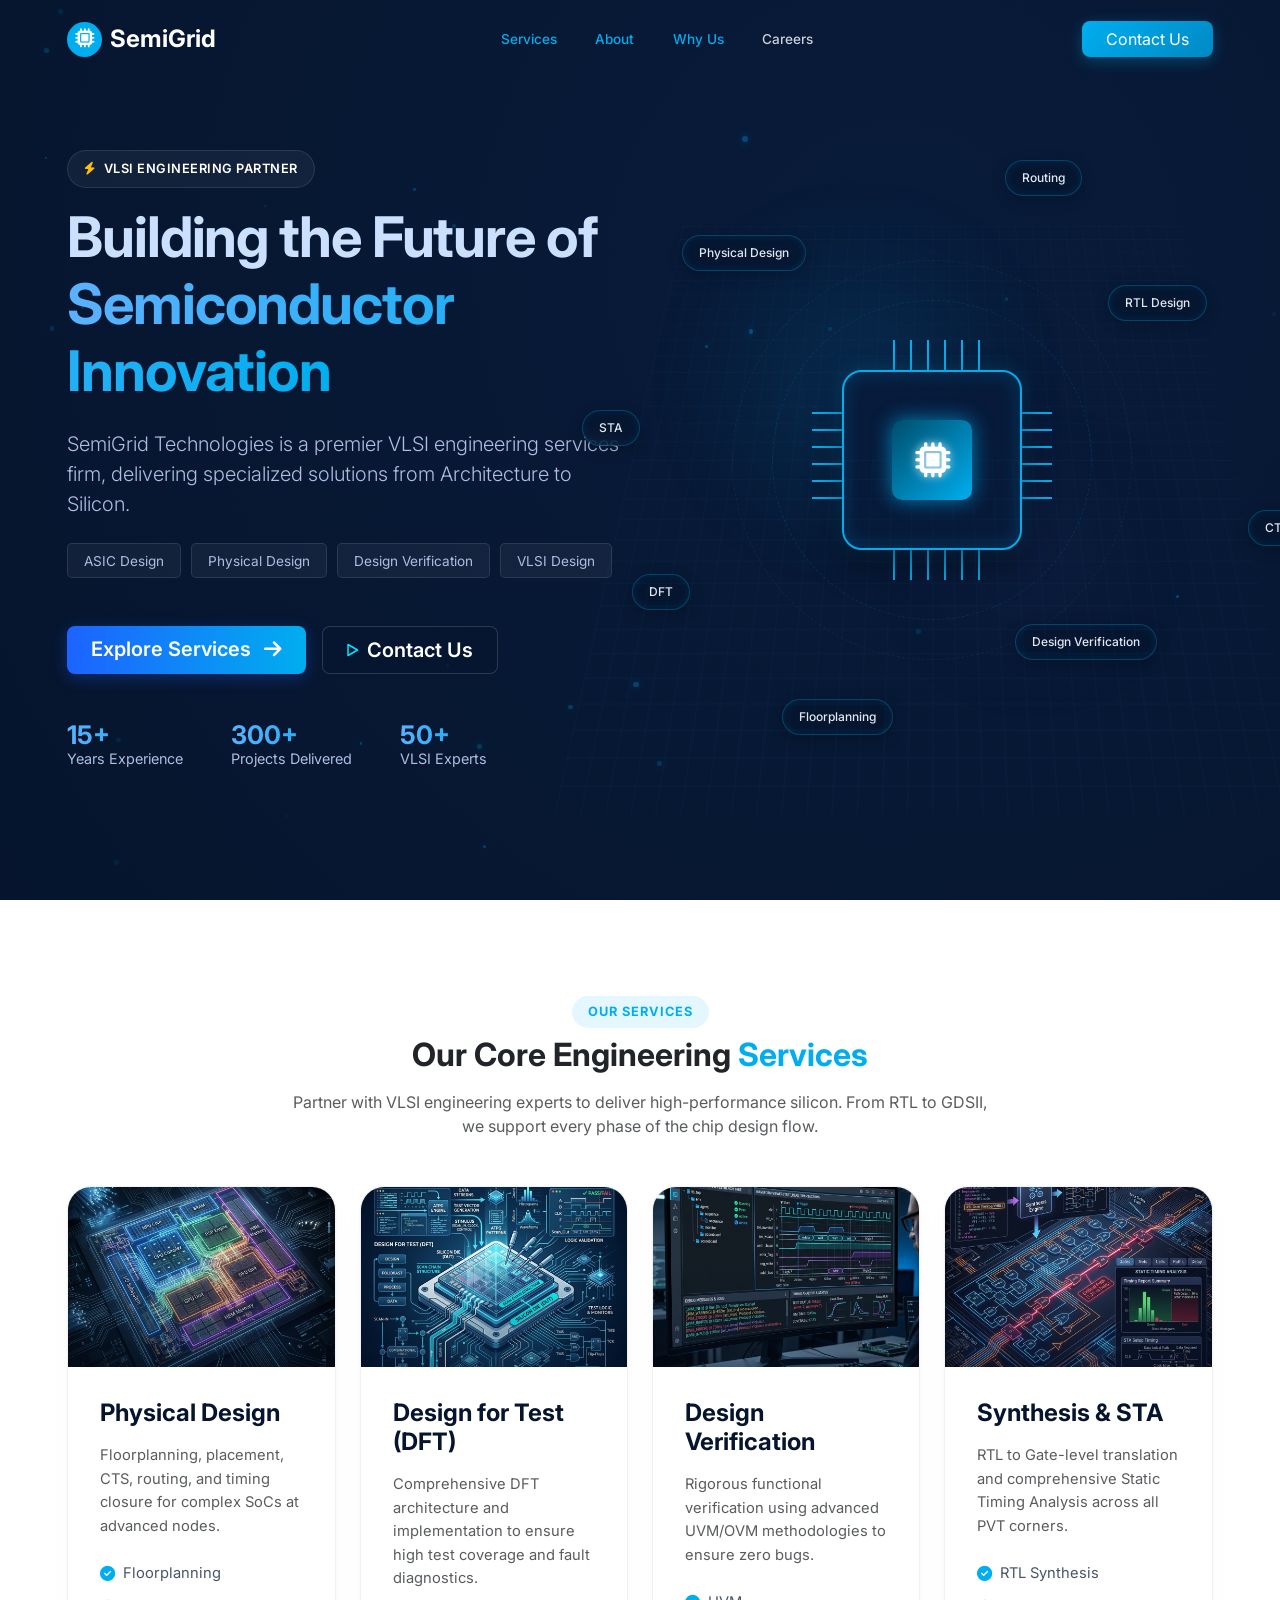
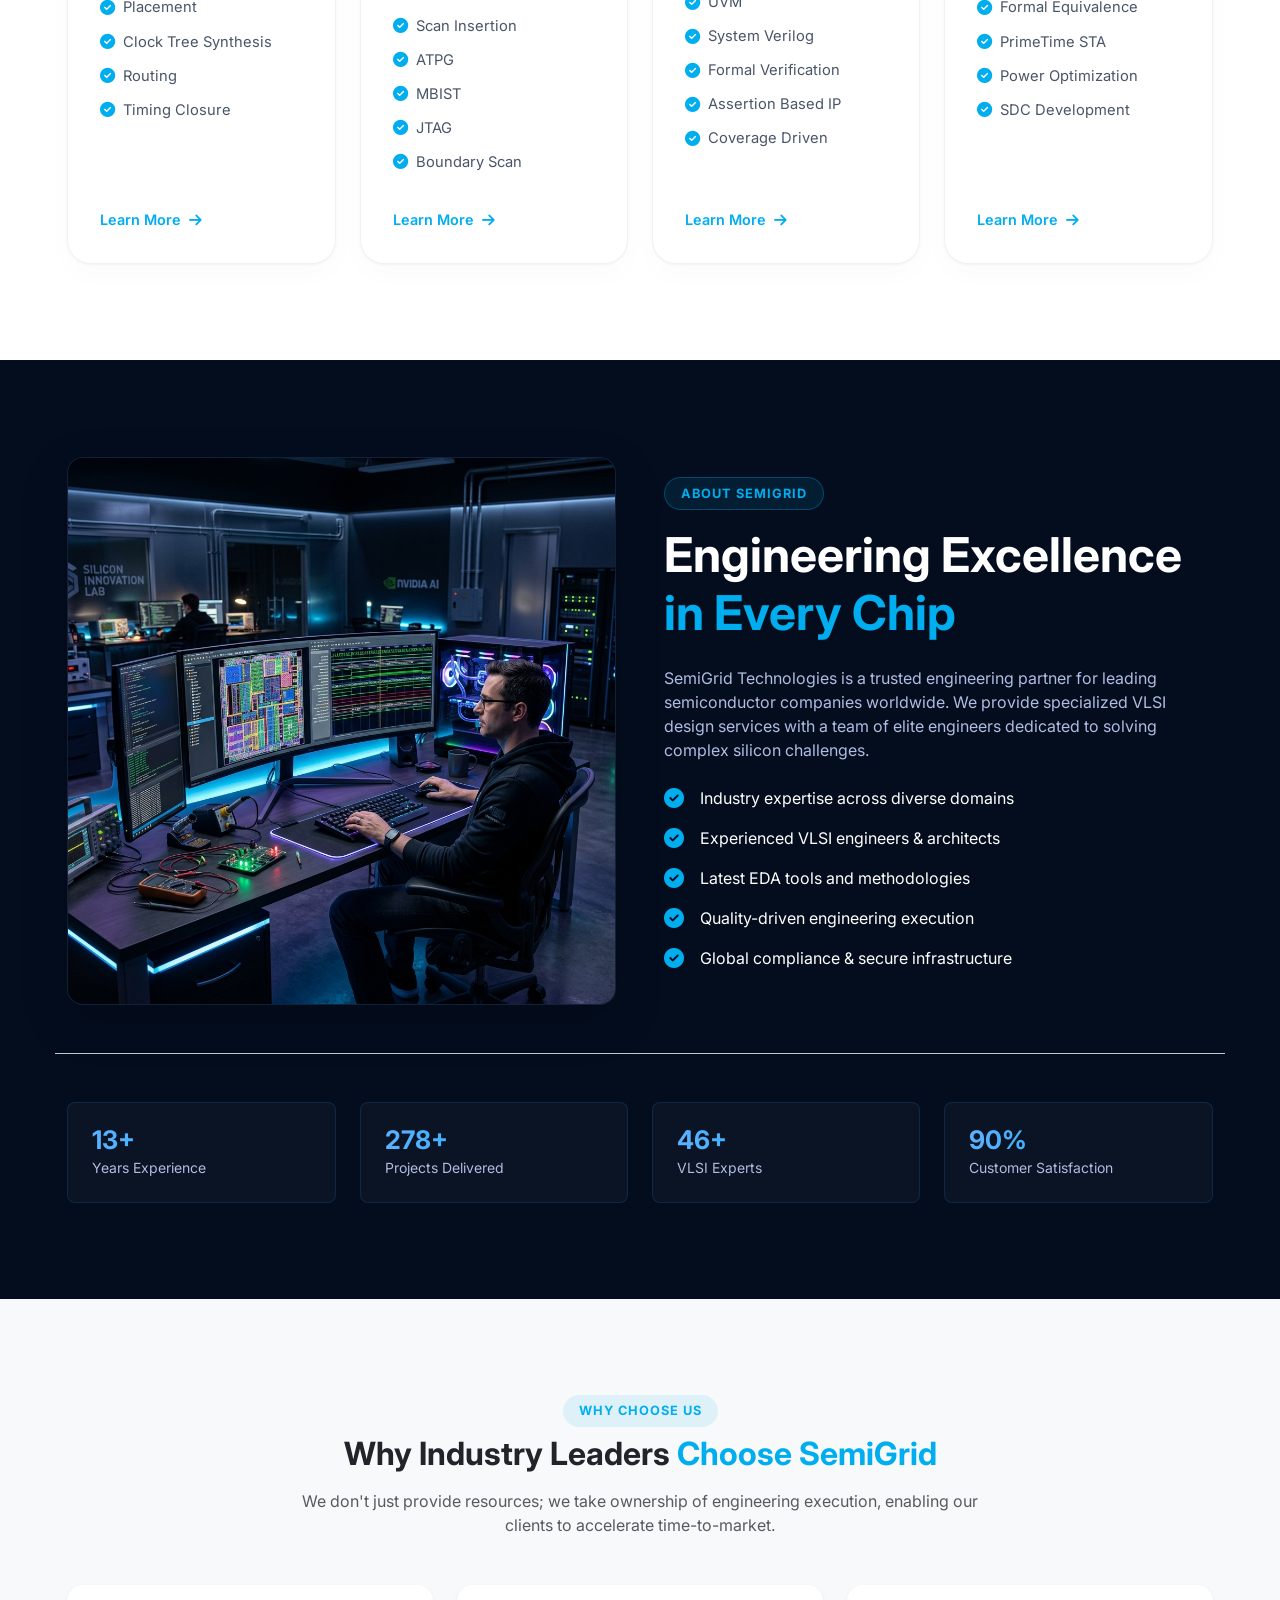
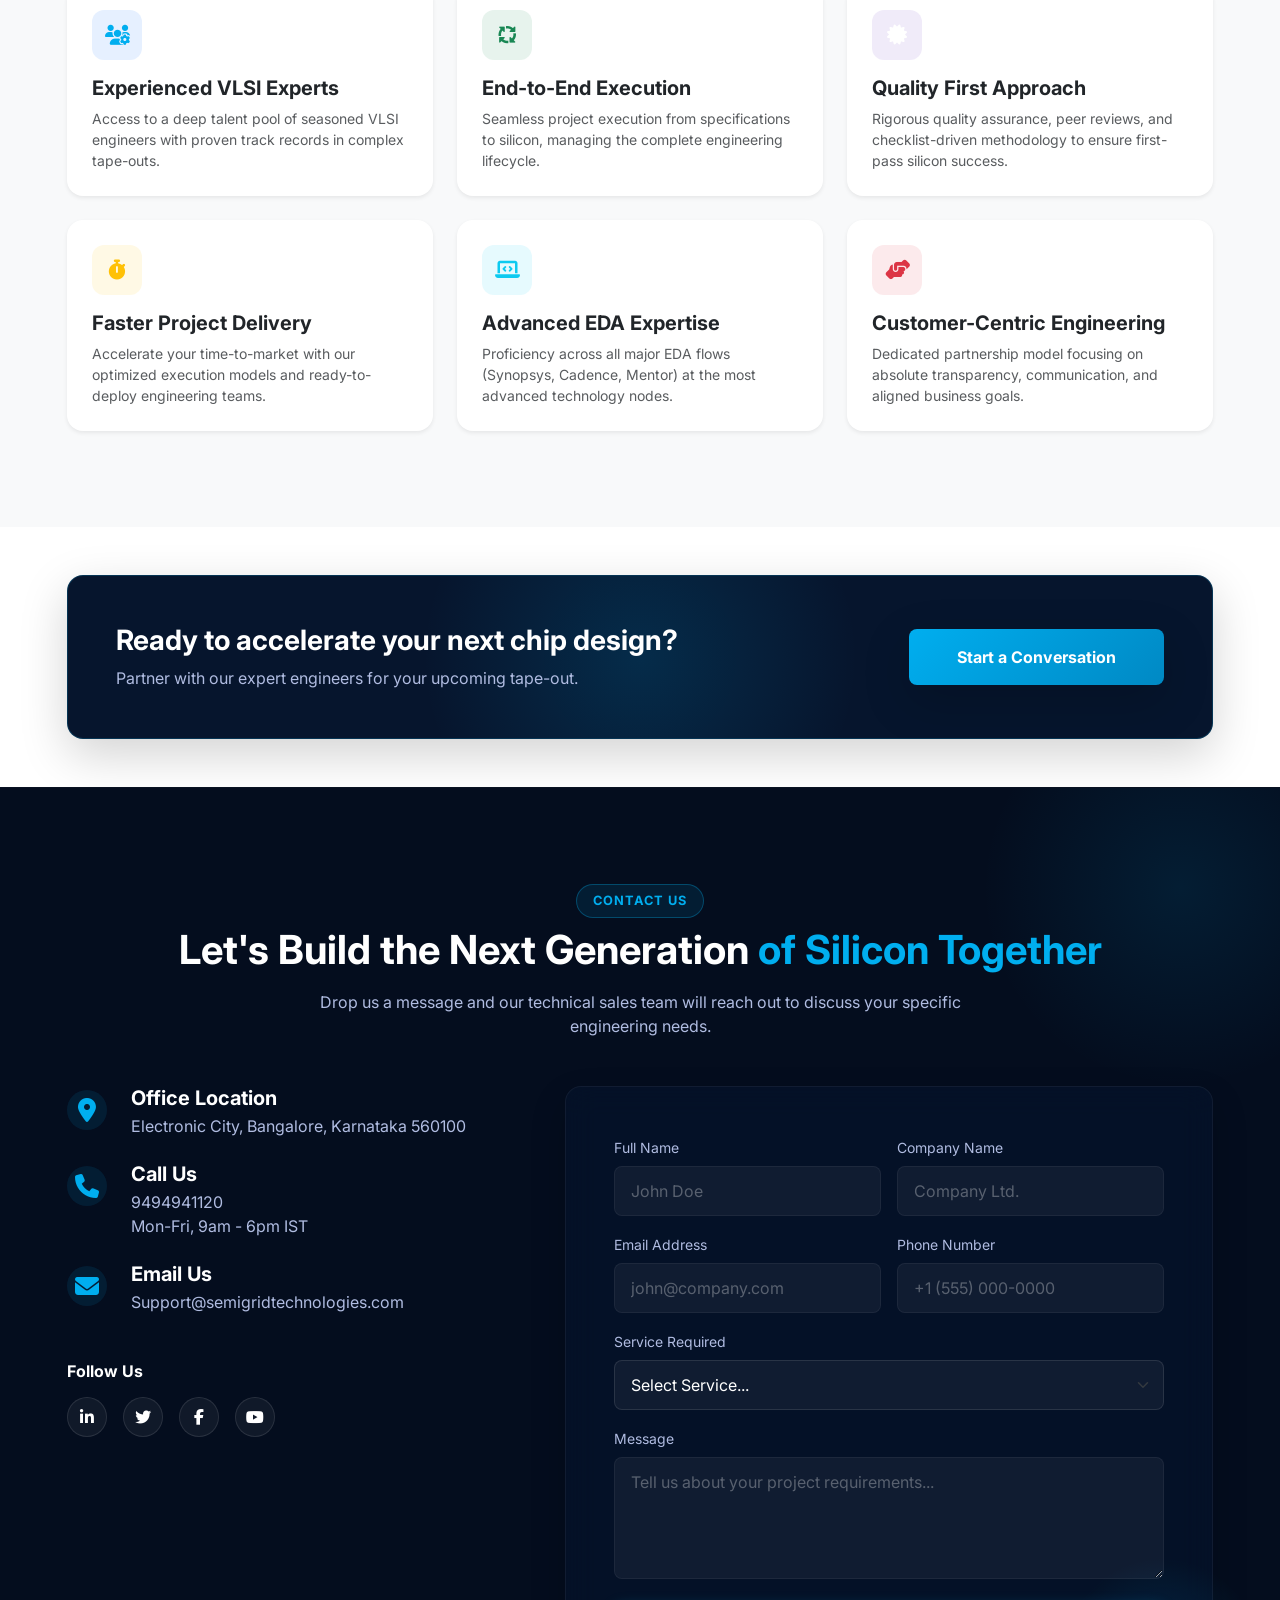
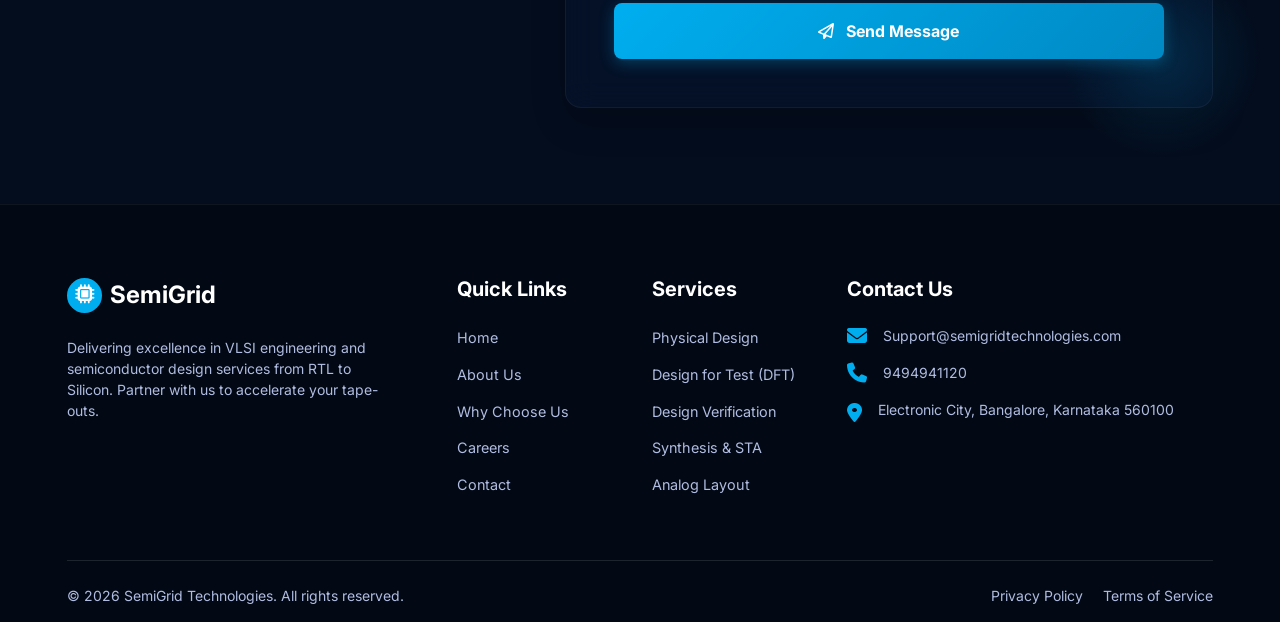
==== commit 878a71fc: "contact details" ====
--- a/index.html
+++ b/index.html
@@ -583,37 +583,42 @@
           <div class="glass-form-card p-4 p-md-5 rounded-4 position-relative">
             <div class="form-glow"></div>
             <form id="contactForm" class="position-relative z-1">
+              <!-- FormSubmit configuration -->
+              <input type="text" name="_honey" style="display:none">
+              <input type="hidden" name="_subject" value="New Business Inquiry - SemiGrid Corporate">
+              <input type="hidden" name="_template" value="table">
+
               <div class="row g-3">
                 <div class="col-md-6">
                   <label class="form-label text-light-gray small">Full Name</label>
-                  <input type="text" class="form-control custom-input" placeholder="John Doe" required />
+                  <input type="text" name="name" class="form-control custom-input" placeholder="John Doe" required />
                 </div>
                 <div class="col-md-6">
                   <label class="form-label text-light-gray small">Company Name</label>
-                  <input type="text" class="form-control custom-input" placeholder="Company Ltd." required />
+                  <input type="text" name="company" class="form-control custom-input" placeholder="Company Ltd." required />
                 </div>
                 <div class="col-md-6">
                   <label class="form-label text-light-gray small">Email Address</label>
-                  <input type="email" class="form-control custom-input" placeholder="john@company.com" required />
+                  <input type="email" name="email" class="form-control custom-input" placeholder="john@company.com" required />
                 </div>
                 <div class="col-md-6">
                   <label class="form-label text-light-gray small">Phone Number</label>
-                  <input type="tel" class="form-control custom-input" placeholder="+1 (555) 000-0000" />
+                  <input type="tel" name="phone" class="form-control custom-input" placeholder="+1 (555) 000-0000" />
                 </div>
                 <div class="col-12">
                   <label class="form-label text-light-gray small">Service Required</label>
-                  <select class="form-select custom-input text-light-gray">
-                    <option selected>Select Service...</option>
-                    <option value="1">Physical Design</option>
-                    <option value="2">DFT</option>
-                    <option value="3">Design Verification</option>
-                    <option value="4">Synthesis & STA</option>
-                    <option value="5">Other</option>
+                  <select name="service" class="form-select custom-input text-light-gray">
+                    <option value="" disabled selected>Select Service...</option>
+                    <option value="Physical Design">Physical Design</option>
+                    <option value="DFT">DFT</option>
+                    <option value="Design Verification">Design Verification</option>
+                    <option value="Synthesis & STA">Synthesis & STA</option>
+                    <option value="Other">Other</option>
                   </select>
                 </div>
                 <div class="col-12">
                   <label class="form-label text-light-gray small">Message</label>
-                  <textarea class="form-control custom-input" rows="4"
+                  <textarea name="message" class="form-control custom-input" rows="4"
                     placeholder="Tell us about your project requirements..." required></textarea>
                 </div>
                 <div class="col-12 mt-4">
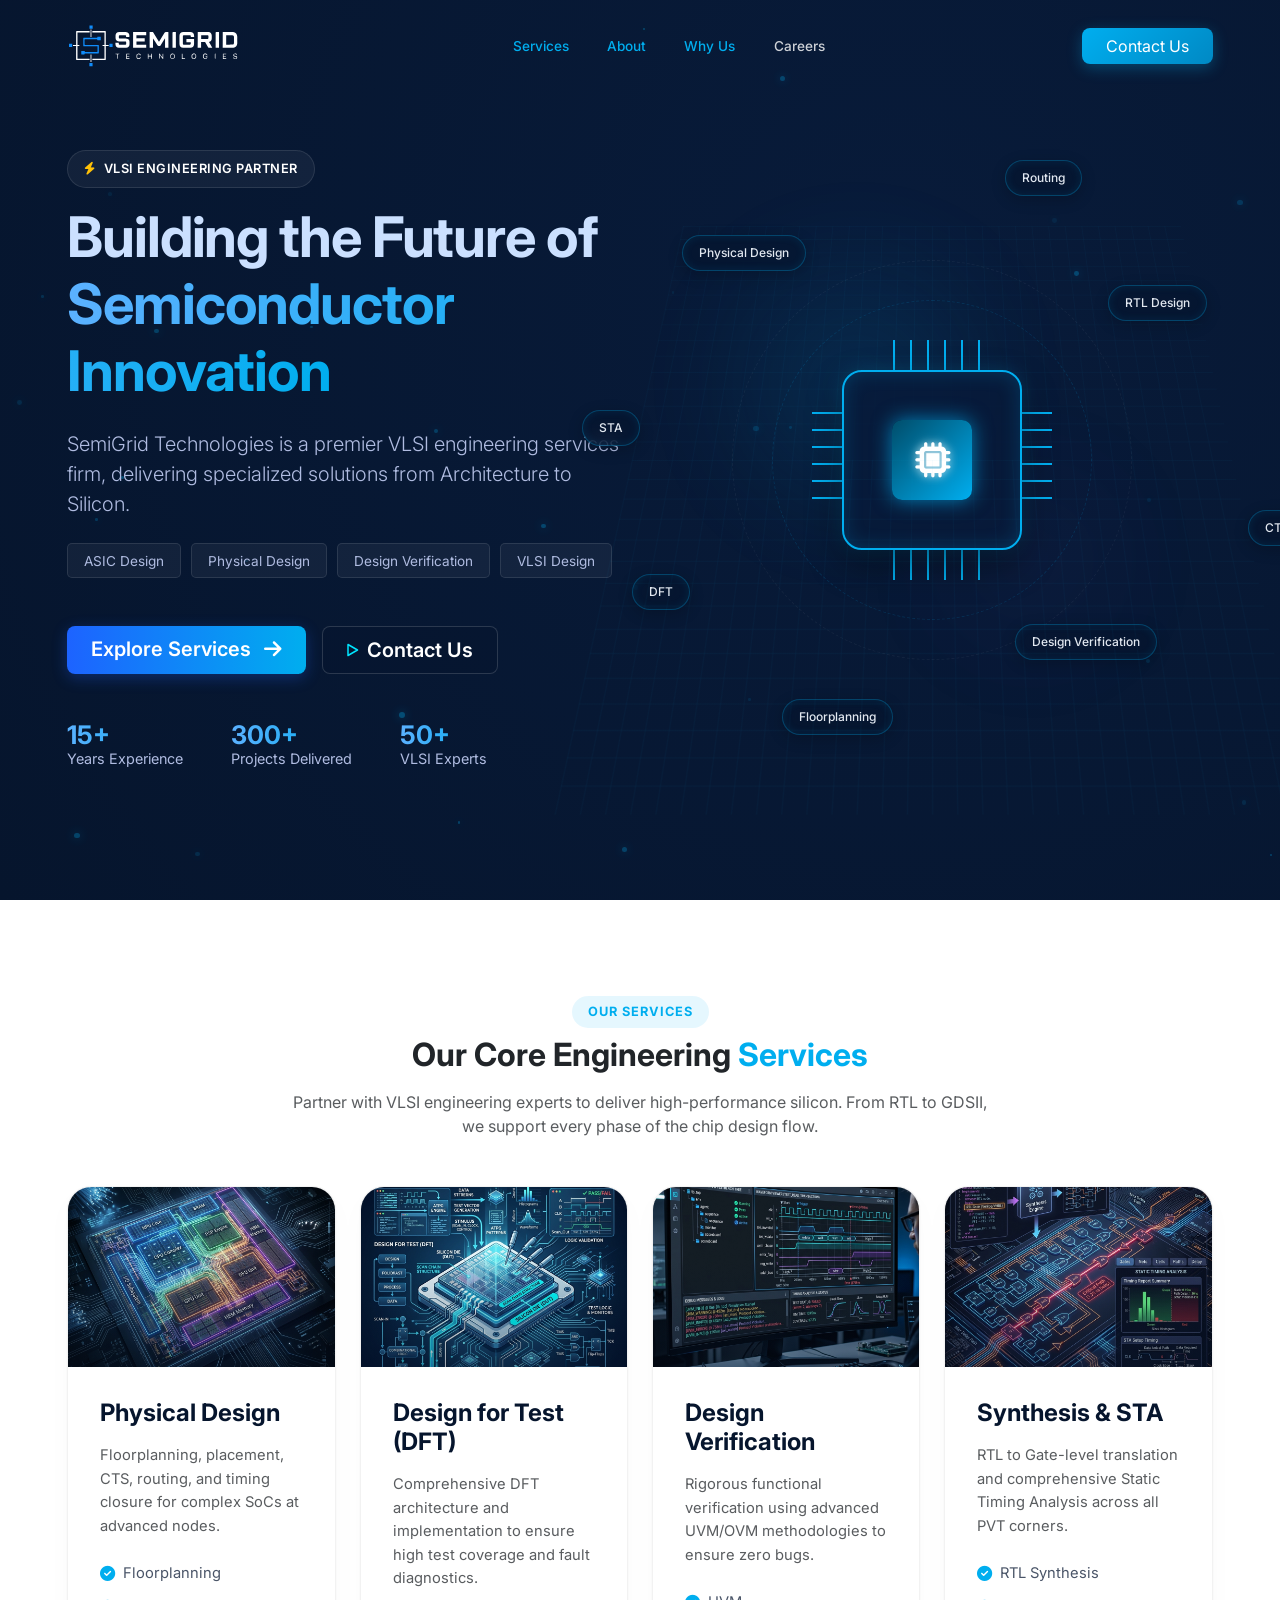
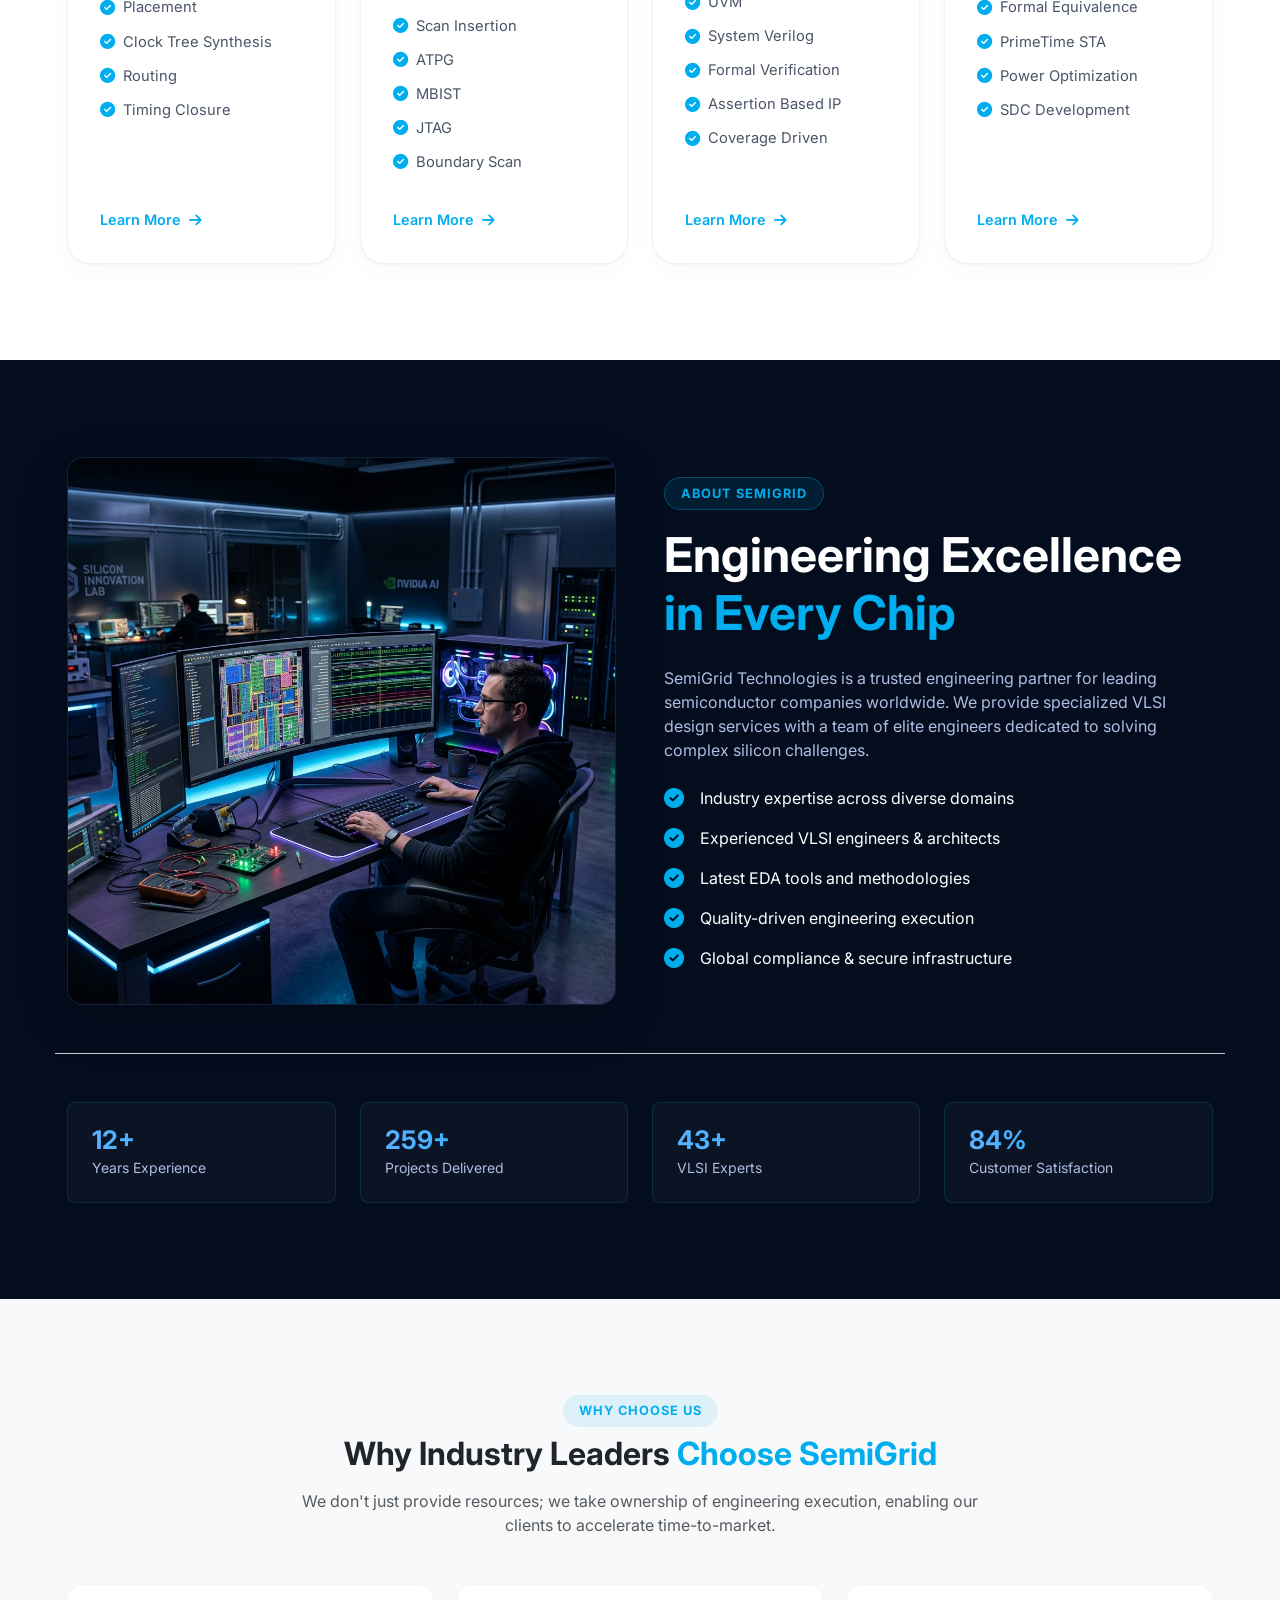
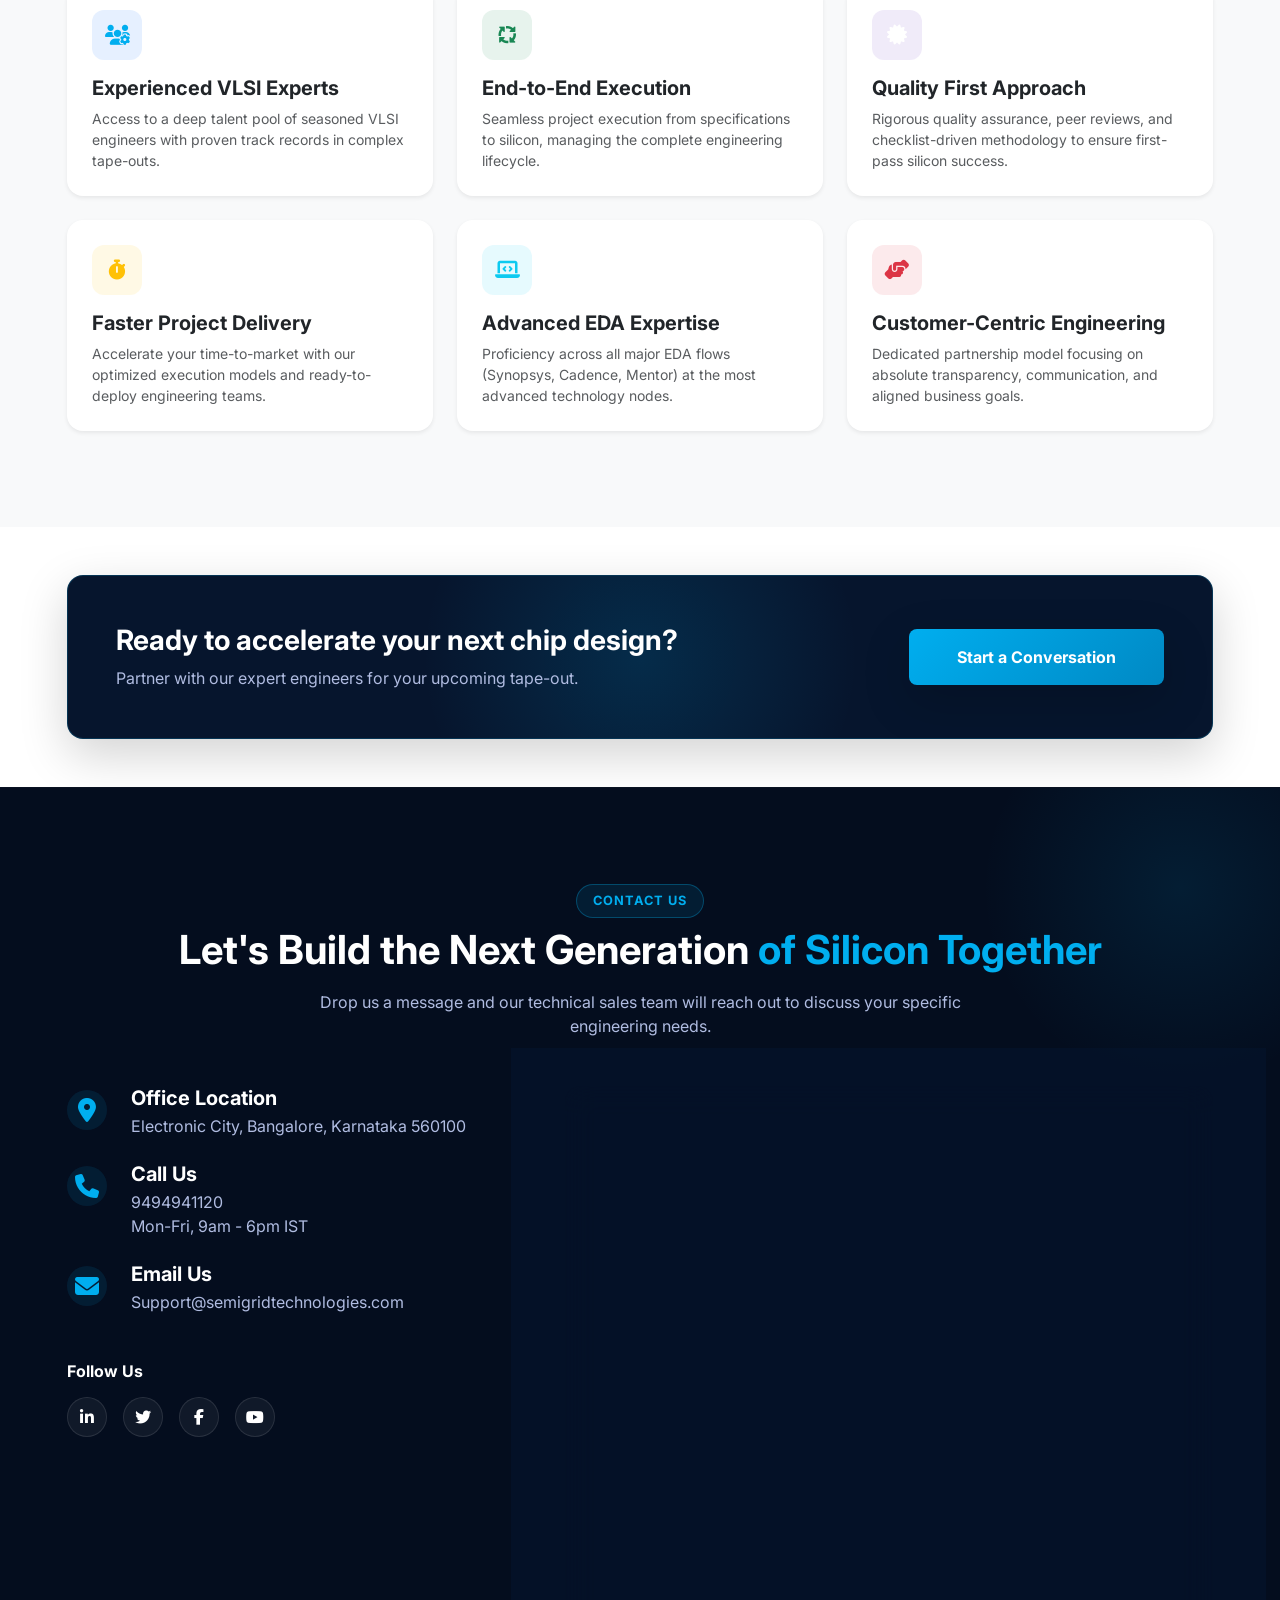
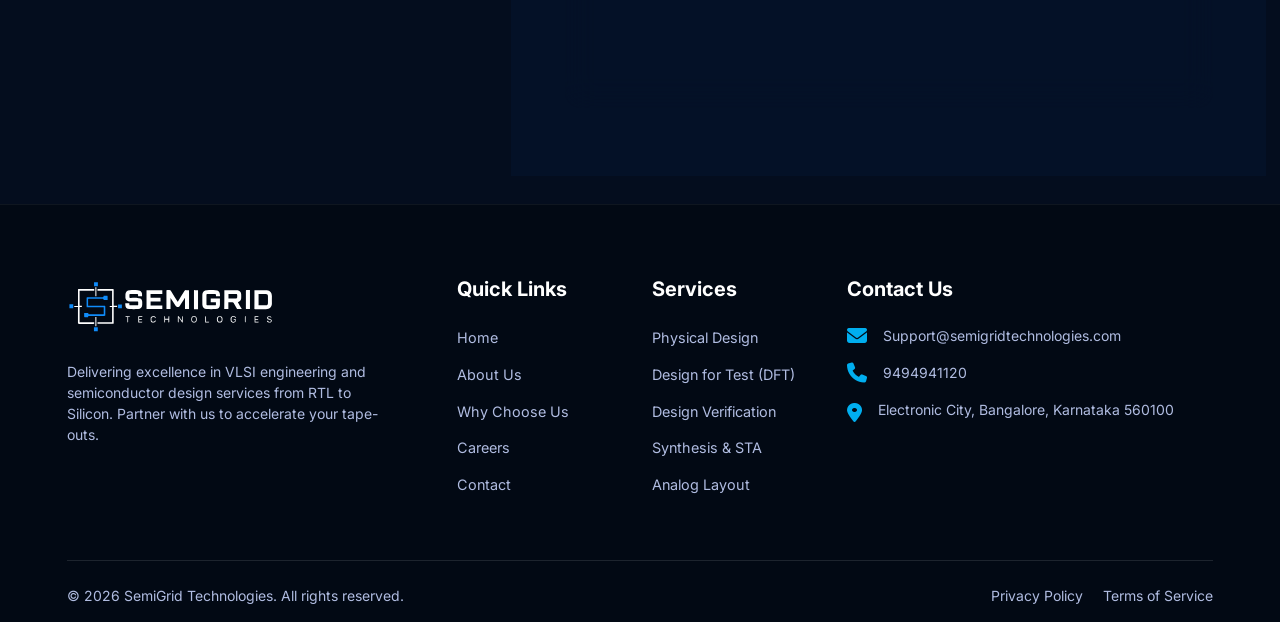
==== commit 42ed05e2: "form," ====
--- a/index.html
+++ b/index.html
@@ -6,6 +6,7 @@
   <meta name="viewport" content="width=device-width, initial-scale=1.0" />
   <title>SemiGrid - Building the Future of Semiconductor Innovation</title>
   <meta name="description" content="Semiconductor engineering and VLSI design services." />
+  <link rel="icon" type="image/png" href="images/Fav.png" />
 
   <!-- Google Fonts: Inter -->
   <link rel="preconnect" href="https://fonts.googleapis.com" />
--- a/style.css
+++ b/style.css
@@ -1142,13 +1142,17 @@
     overflow: hidden;
 }
 
+.contact-hero h1 {
+    font-size: 3rem !important;
+}
+
 .contact-hero-bg {
     position: absolute;
     top: 0;
     left: 0;
     width: 100%;
     height: 100%;
-    background-image: url('images/about_semigrid.png');
+    background-image: url('images/breadcrumb.jpg');
     background-size: cover;
     background-position: center;
     opacity: 0.08;
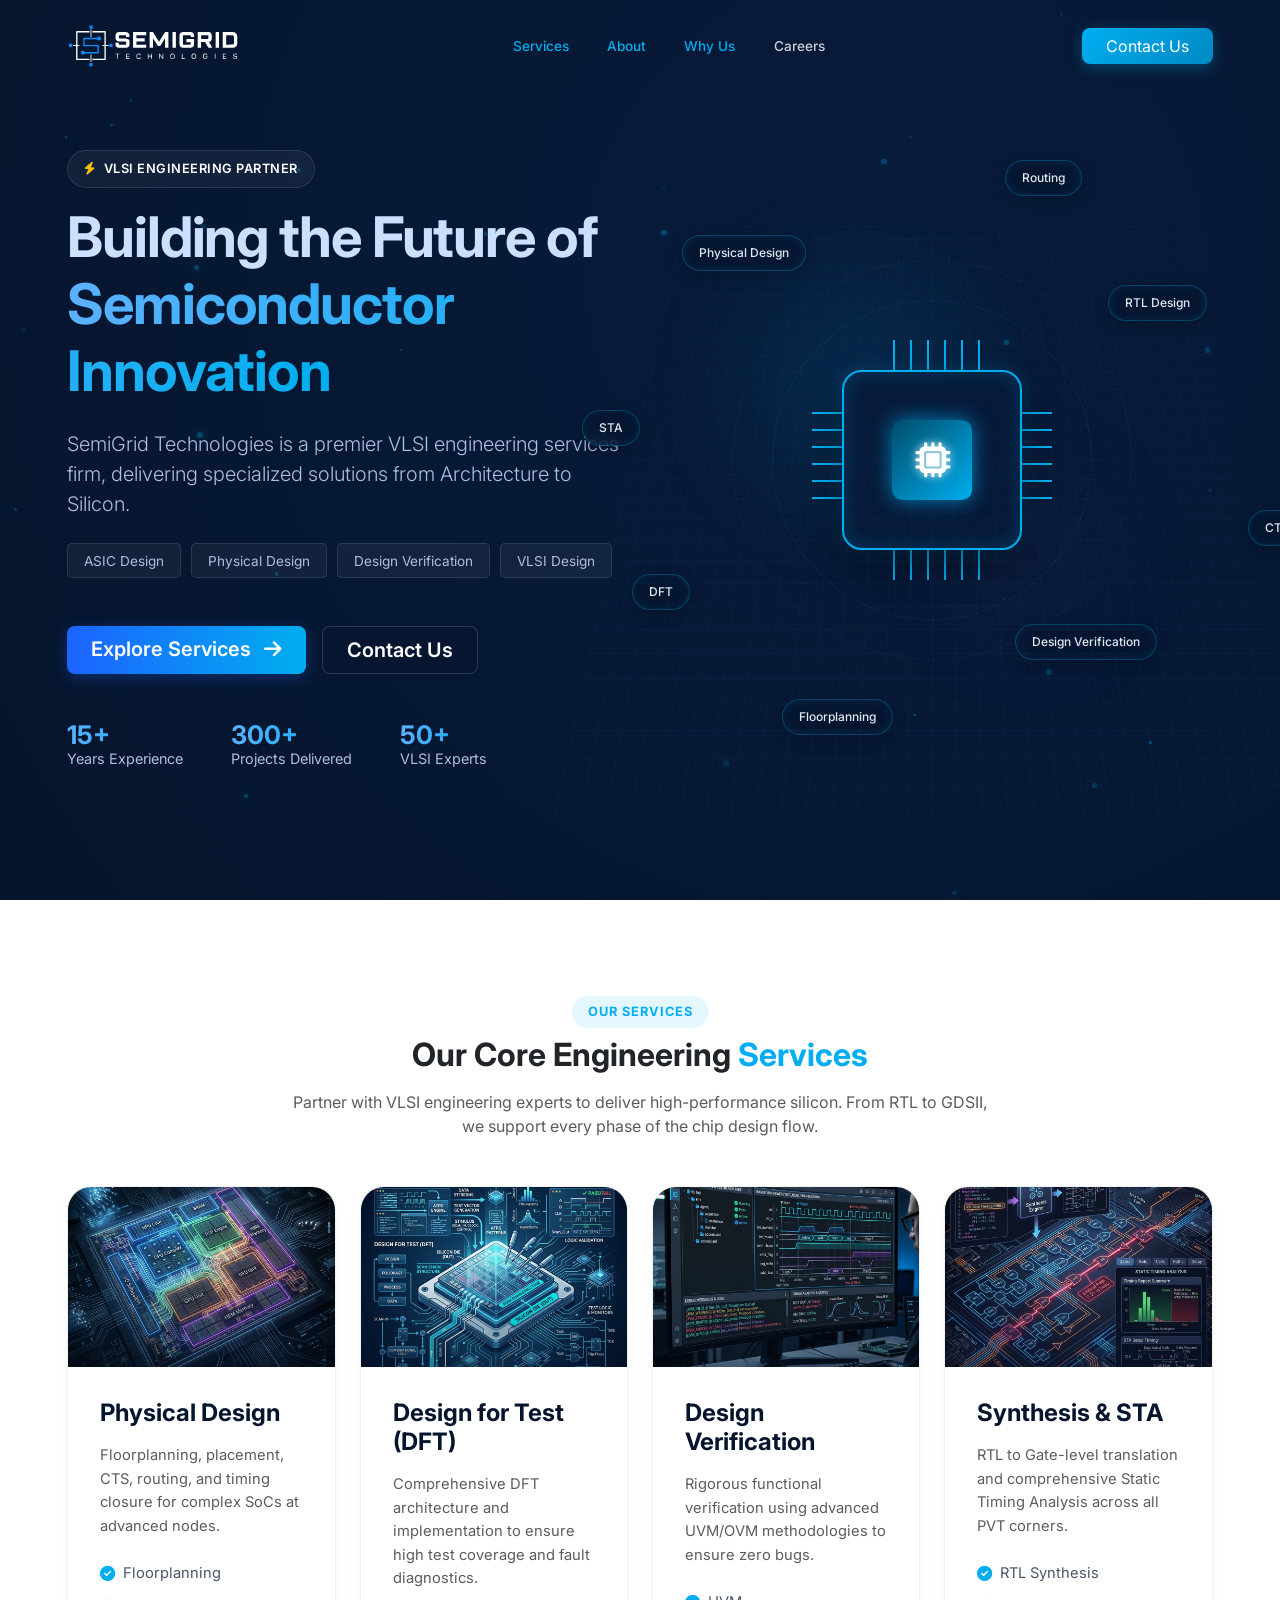
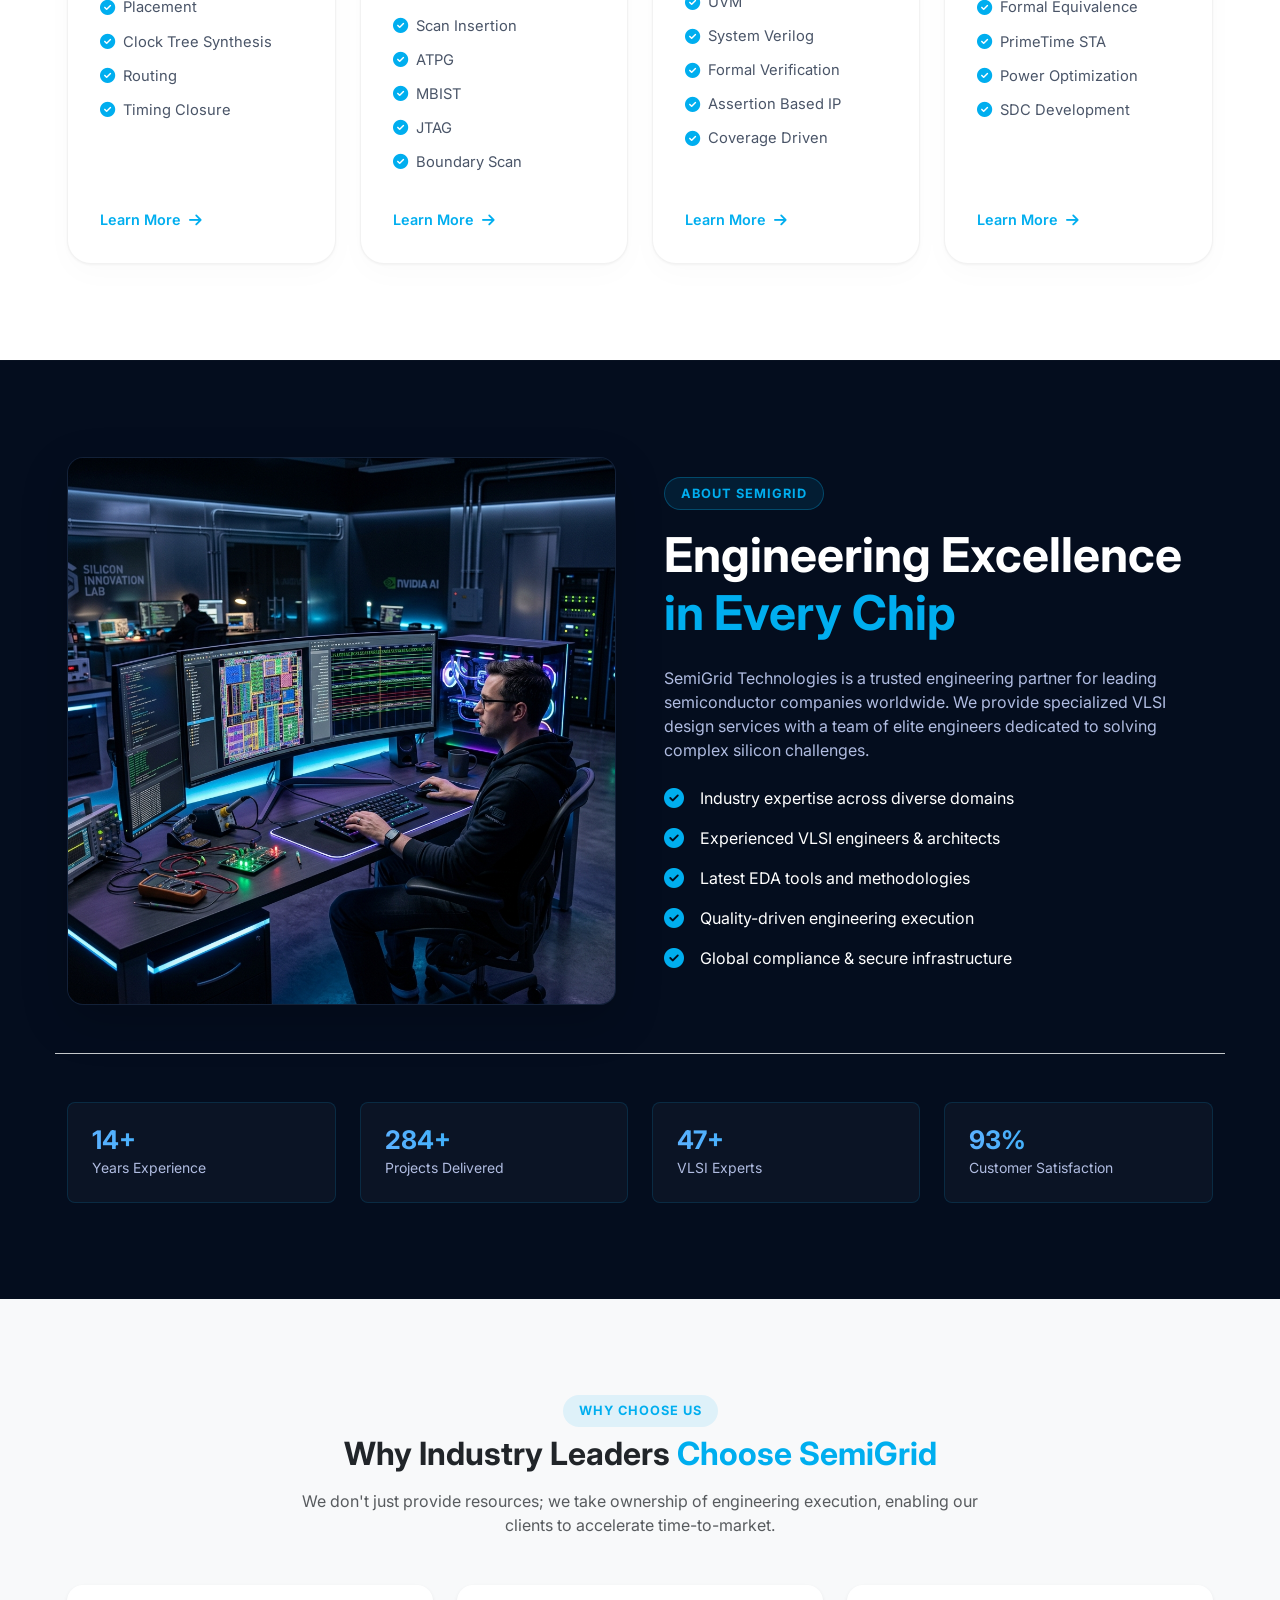
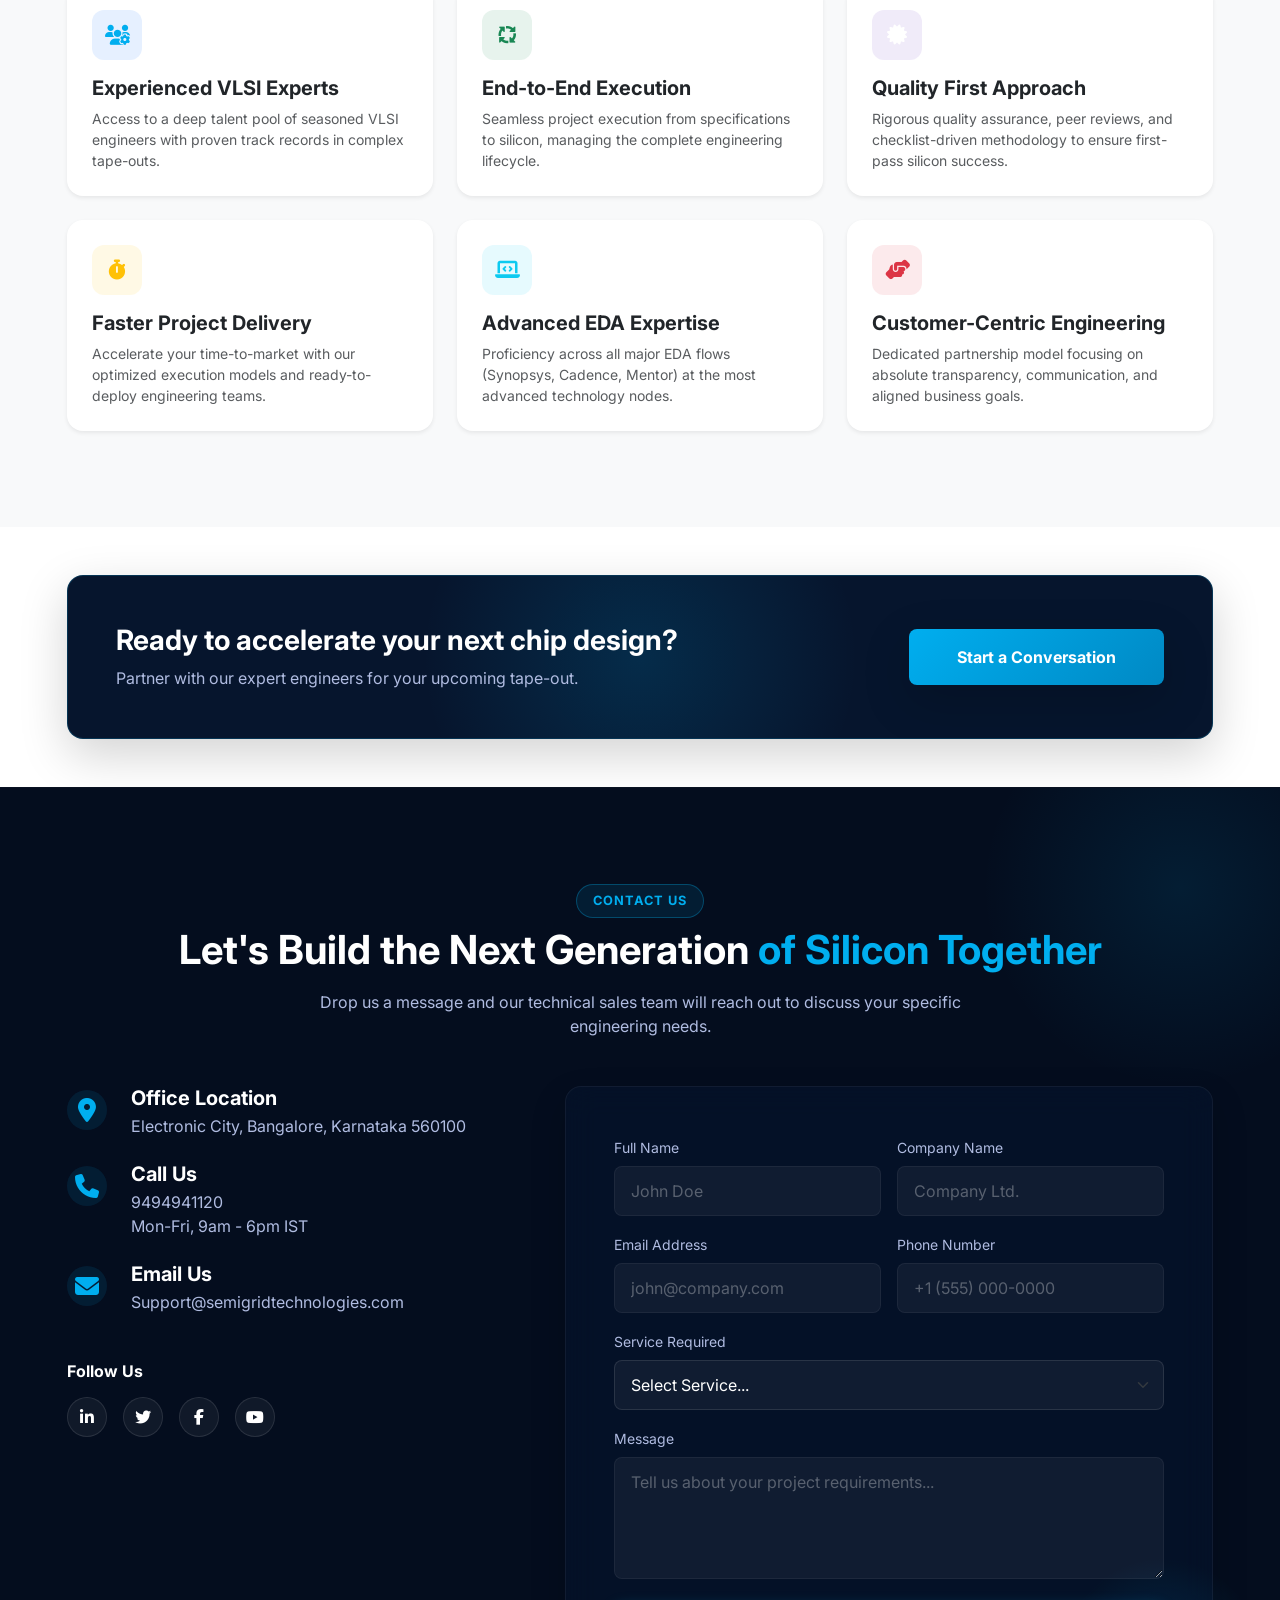
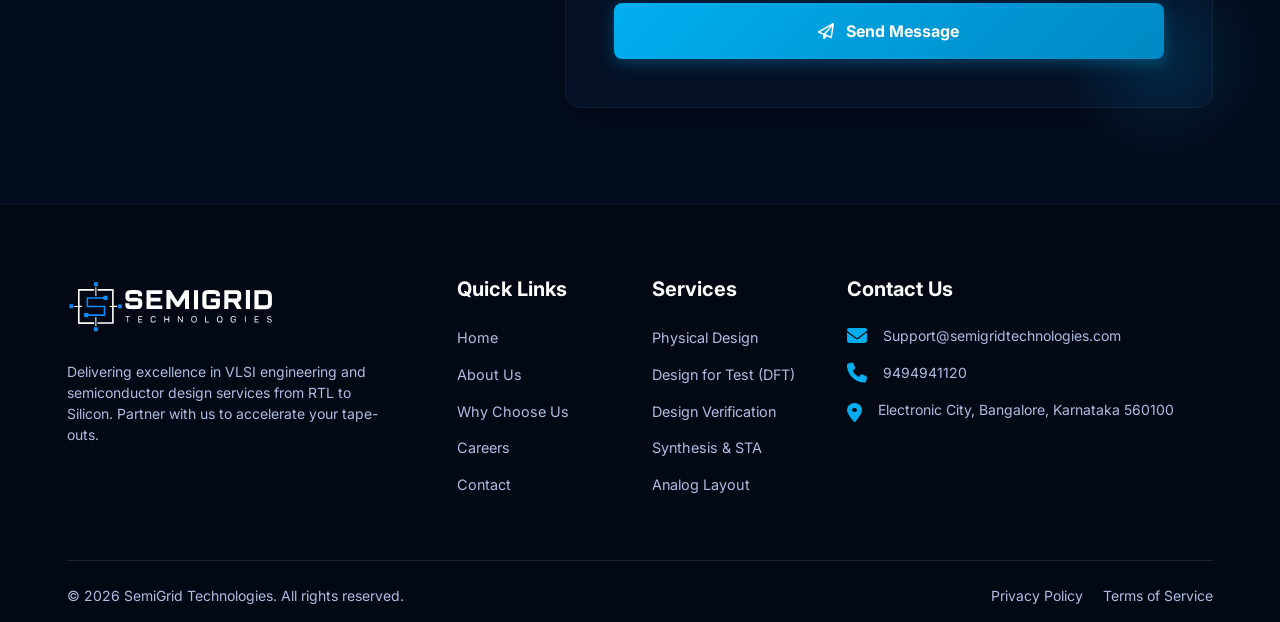
==== commit 01a1b6e2: "contact icon removed" ====
--- a/index.html
+++ b/index.html
@@ -68,10 +68,10 @@
                 class="fa-solid fa-arrow-right ms-2"></i></a>
             <a href="#contact"
               class="btn btn-hero-secondary rounded-3 px-4 py-2 btn-lg d-inline-flex align-items-center gap-2">
-              <svg class="play-triangle" width="12" height="14" viewBox="0 0 12 14" fill="none"
+              <!-- <svg class="play-triangle" width="12" height="14" viewBox="0 0 12 14" fill="none"
                 xmlns="http://www.w3.org/2000/svg">
                 <path d="M1 1.5L10.5 7L1 12.5V1.5Z" stroke="#00e5ff" stroke-width="1.5" stroke-linejoin="round" />
-              </svg>
+              </svg> -->
               Contact Us
             </a>
           </div>
@@ -596,11 +596,13 @@
                 </div>
                 <div class="col-md-6">
                   <label class="form-label text-light-gray small">Company Name</label>
-                  <input type="text" name="company" class="form-control custom-input" placeholder="Company Ltd." required />
+                  <input type="text" name="company" class="form-control custom-input" placeholder="Company Ltd."
+                    required />
                 </div>
                 <div class="col-md-6">
                   <label class="form-label text-light-gray small">Email Address</label>
-                  <input type="email" name="email" class="form-control custom-input" placeholder="john@company.com" required />
+                  <input type="email" name="email" class="form-control custom-input" placeholder="john@company.com"
+                    required />
                 </div>
                 <div class="col-md-6">
                   <label class="form-label text-light-gray small">Phone Number</label>
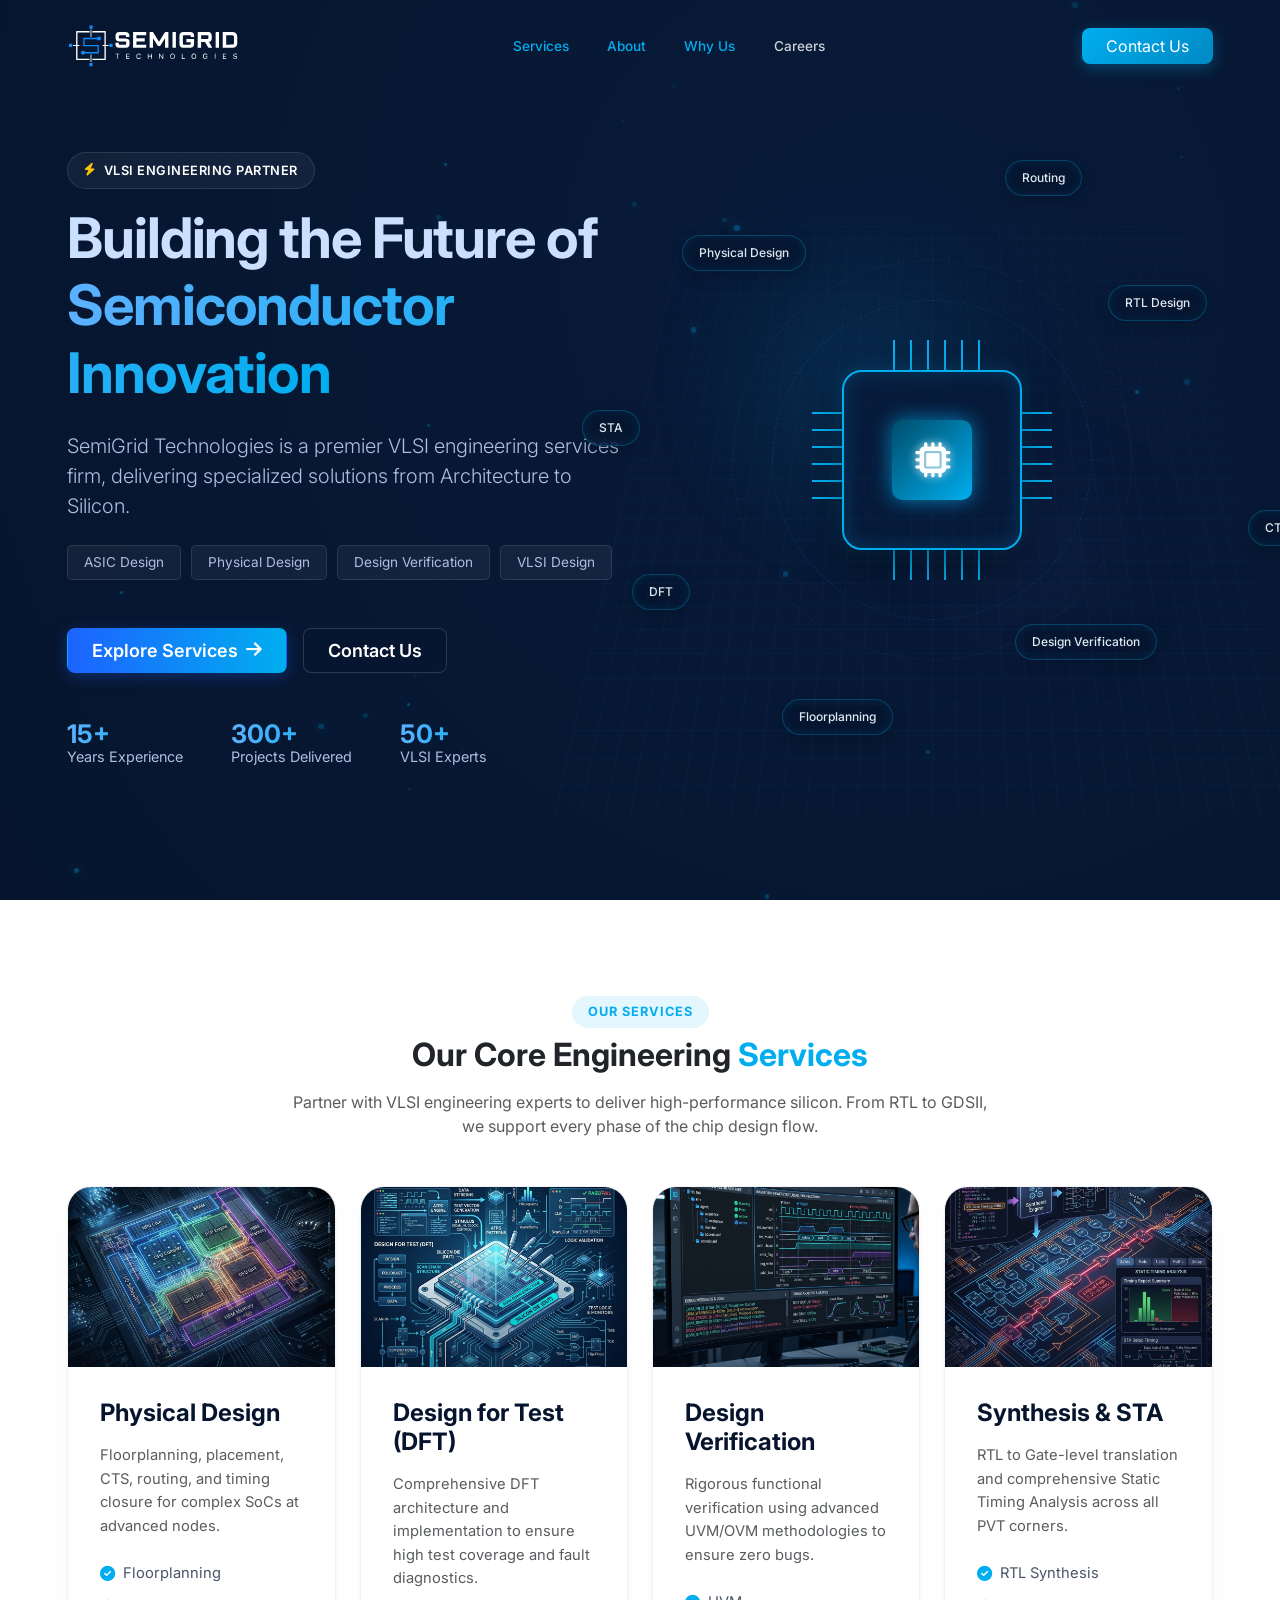
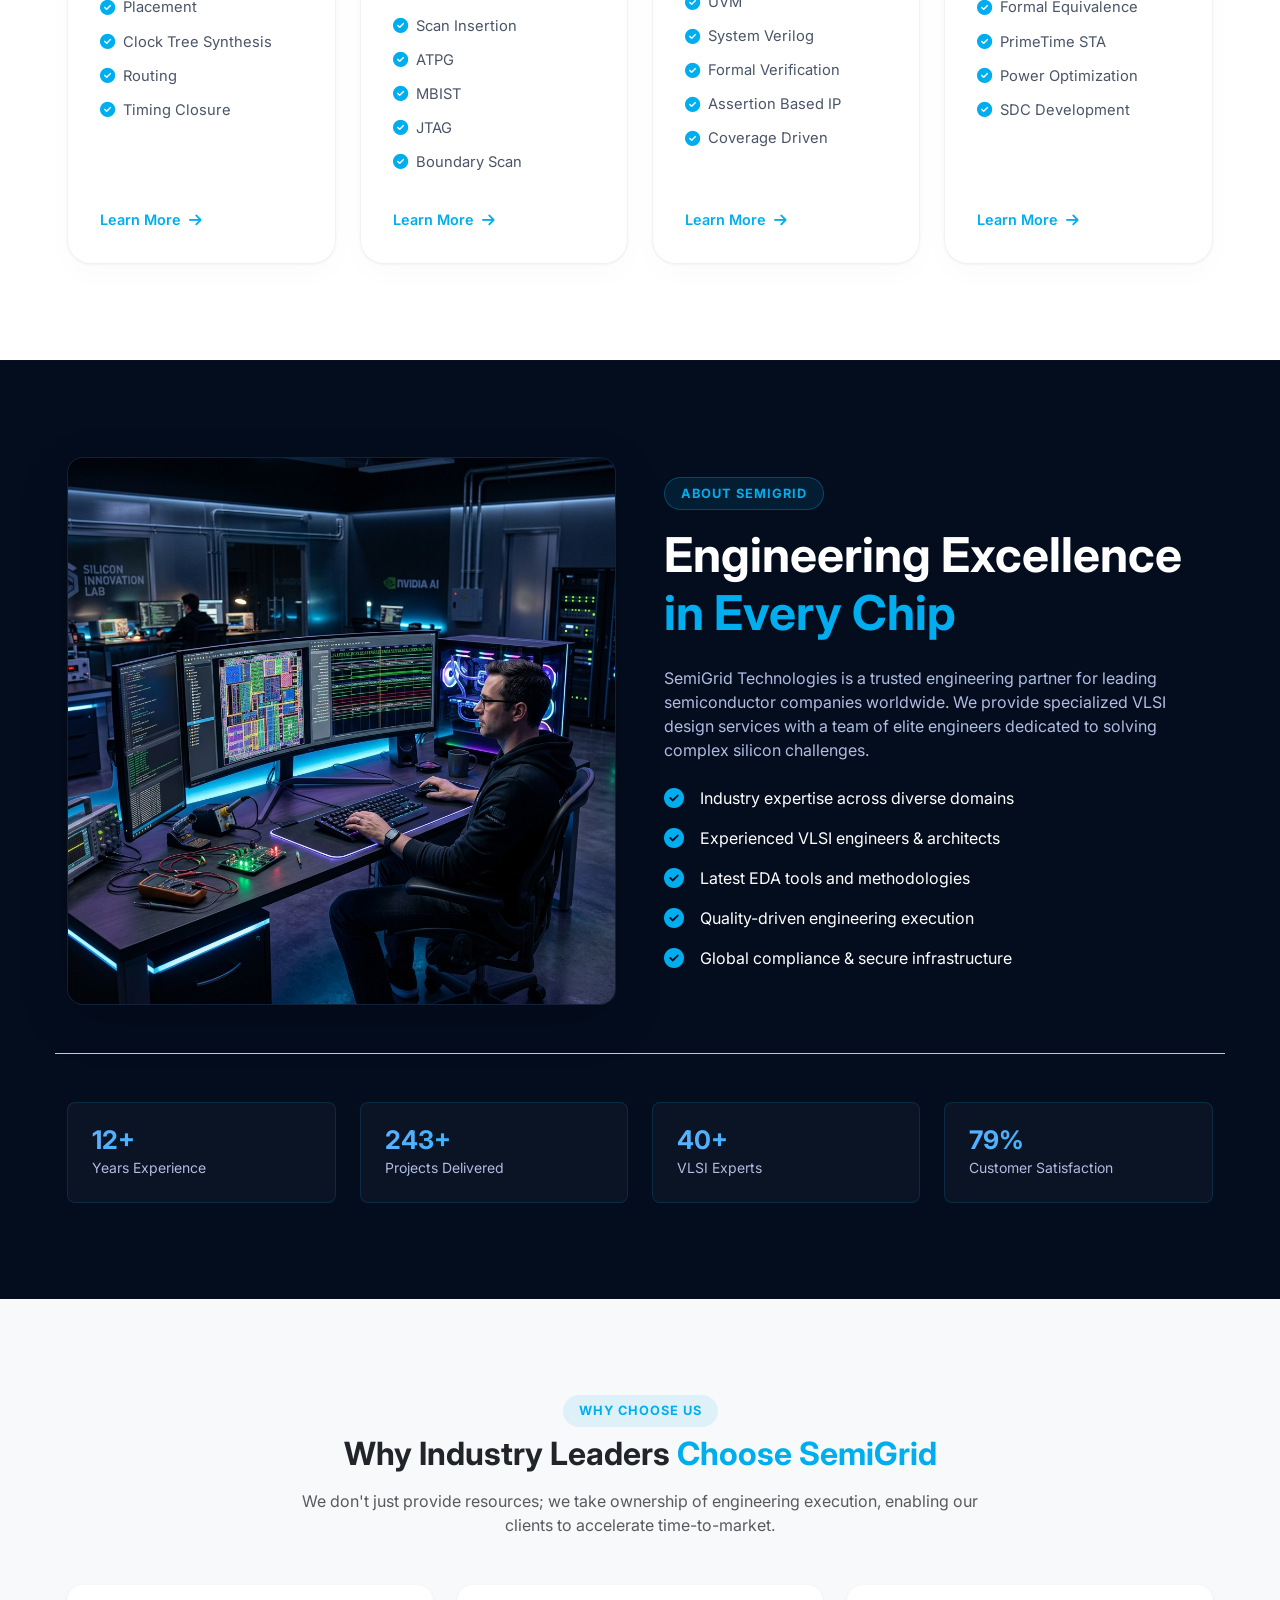
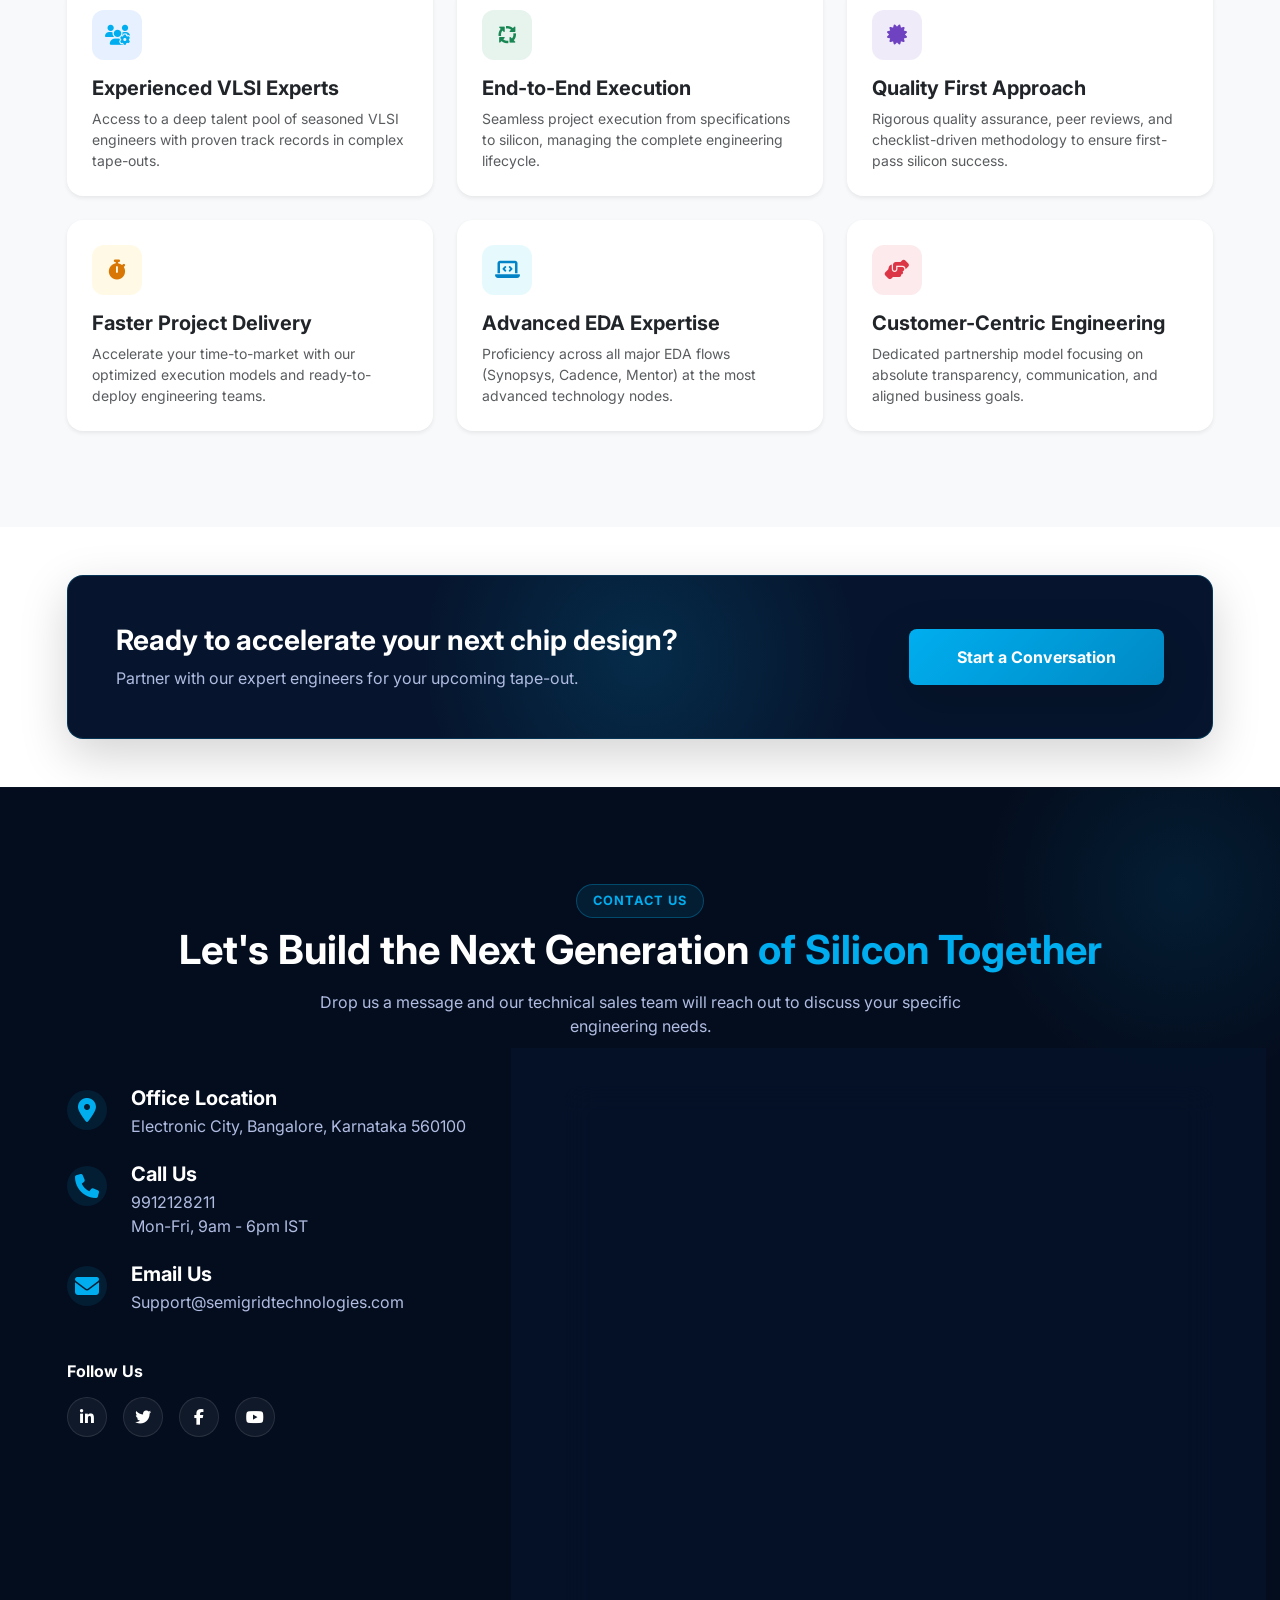
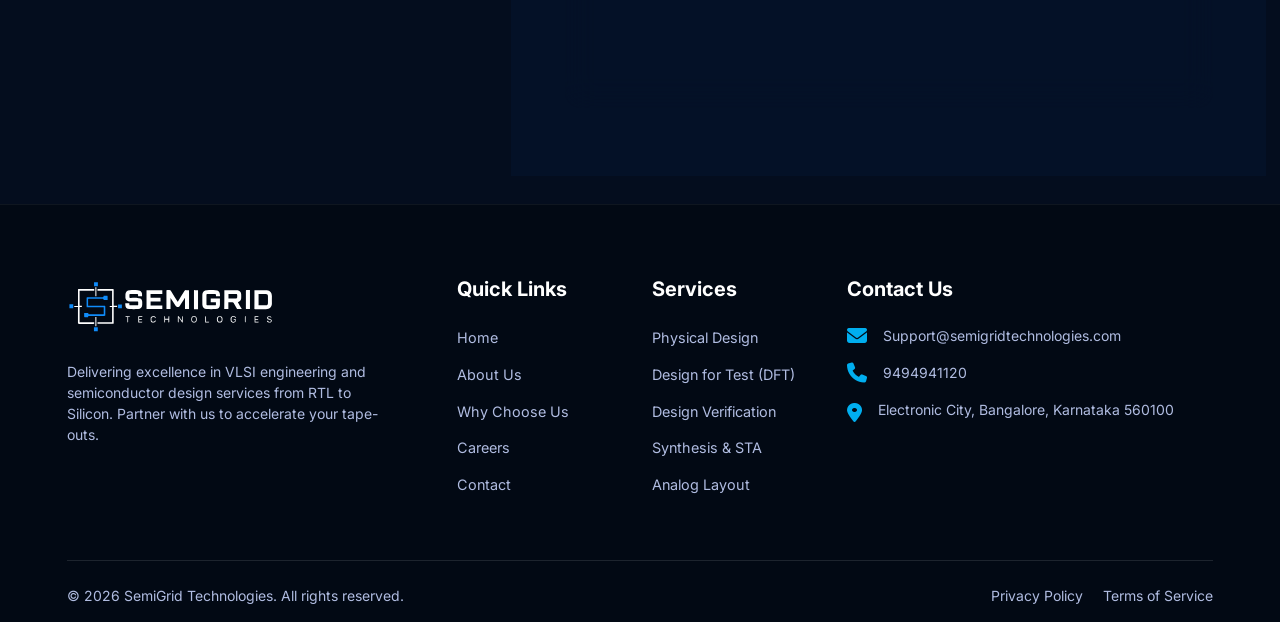
==== commit 615b542d: "number" ====
--- a/index.html
+++ b/index.html
@@ -63,15 +63,11 @@
             <span class="tech-tag">VLSI Design</span>
           </div>
 
-          <div class="hero-buttons d-flex gap-3 mb-5">
-            <a href="#services" class="btn btn-hero-primary rounded-3 px-4 py-2 btn-lg">Explore Services <i
-                class="fa-solid fa-arrow-right ms-2"></i></a>
+          <div class="hero-buttons d-flex align-items-center gap-3 mb-5">
+            <a href="#services" class="btn btn-hero-primary rounded-3 px-4 py-2 btn-lg d-inline-flex align-items-center justify-content-center">Explore Services <i
+                class="fa-solid fa-arrow-right"></i></a>
             <a href="#contact"
-              class="btn btn-hero-secondary rounded-3 px-4 py-2 btn-lg d-inline-flex align-items-center gap-2">
-              <!-- <svg class="play-triangle" width="12" height="14" viewBox="0 0 12 14" fill="none"
-                xmlns="http://www.w3.org/2000/svg">
-                <path d="M1 1.5L10.5 7L1 12.5V1.5Z" stroke="#00e5ff" stroke-width="1.5" stroke-linejoin="round" />
-              </svg> -->
+              class="btn btn-hero-secondary rounded-3 px-4 py-2 btn-lg d-inline-flex align-items-center justify-content-center">
               Contact Us
             </a>
           </div>
@@ -550,7 +546,7 @@
               <div>
                 <h5 class="text-white fw-bold mb-1">Call Us</h5>
                 <p class="text-light-gray m-0">
-                  9494941120<br />Mon-Fri, 9am - 6pm IST
+                  9912128211<br />Mon-Fri, 9am - 6pm IST
                 </p>
               </div>
             </div>
--- a/style.css
+++ b/style.css
@@ -117,10 +117,15 @@
 .btn-hero-primary {
     background: linear-gradient(90deg, #1d63ff 0%, #00aeef 100%);
     color: white;
-    border: none;
+    border: 1px solid transparent;
     transition: var(--transition-standard);
     box-shadow: 0 4px 15px rgba(29, 99, 255, 0.3);
     font-weight: 600;
+    font-size: 18px !important;
+    display: inline-flex !important;
+    align-items: center !important;
+    justify-content: center !important;
+    gap: 0.5rem !important;
 }
 
 .btn-hero-primary:hover {
@@ -136,6 +141,11 @@
     color: white;
     transition: var(--transition-standard);
     font-weight: 600;
+    font-size: 18px !important;
+    display: inline-flex !important;
+    align-items: center !important;
+    justify-content: center !important;
+    gap: 0.5rem !important;
 }
 
 .btn-hero-secondary:hover {
@@ -960,22 +970,35 @@
 
 .bg-purple-light {
     background-color: var(--feat-bg-purple);
-    text-color: #6f42c1;
 }
 
 .bg-warning-light {
     background-color: var(--feat-bg-warning);
-    text-color: #ffc107;
 }
 
 .bg-info-light {
     background-color: var(--feat-bg-info);
-    text-color: #0dcaf0;
 }
 
 .bg-danger-light {
     background-color: var(--feat-bg-danger);
-    text-color: #dc3545;
+}
+
+/* Feature Icon Colors Override for Visibility on Light Backgrounds */
+.text-purple {
+    color: #6f42c1 !important;
+}
+
+.feature-icon.text-warning {
+    color: #d97706 !important;
+}
+
+.feature-icon.text-info {
+    color: #0284c7 !important;
+}
+
+.feature-icon.text-danger {
+    color: #dc3545 !important;
 }
 
 /* ==========================================================================
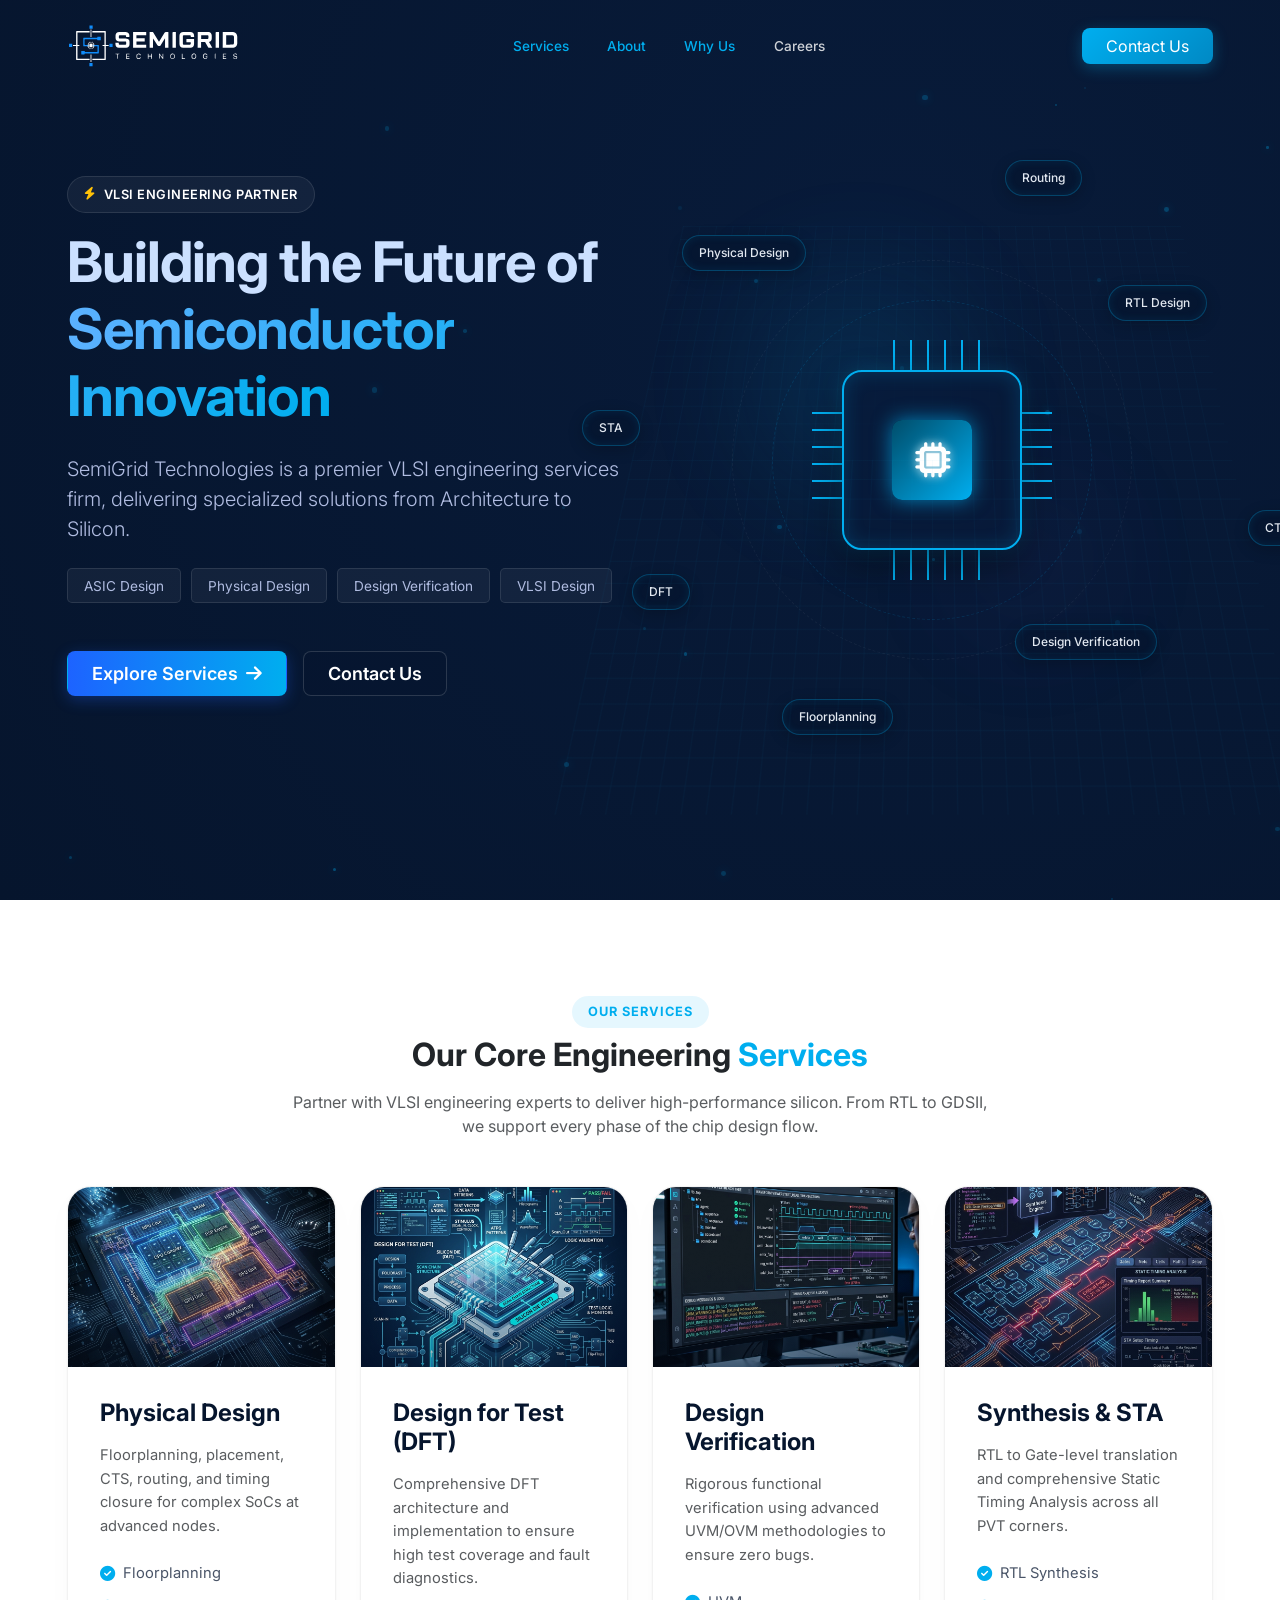
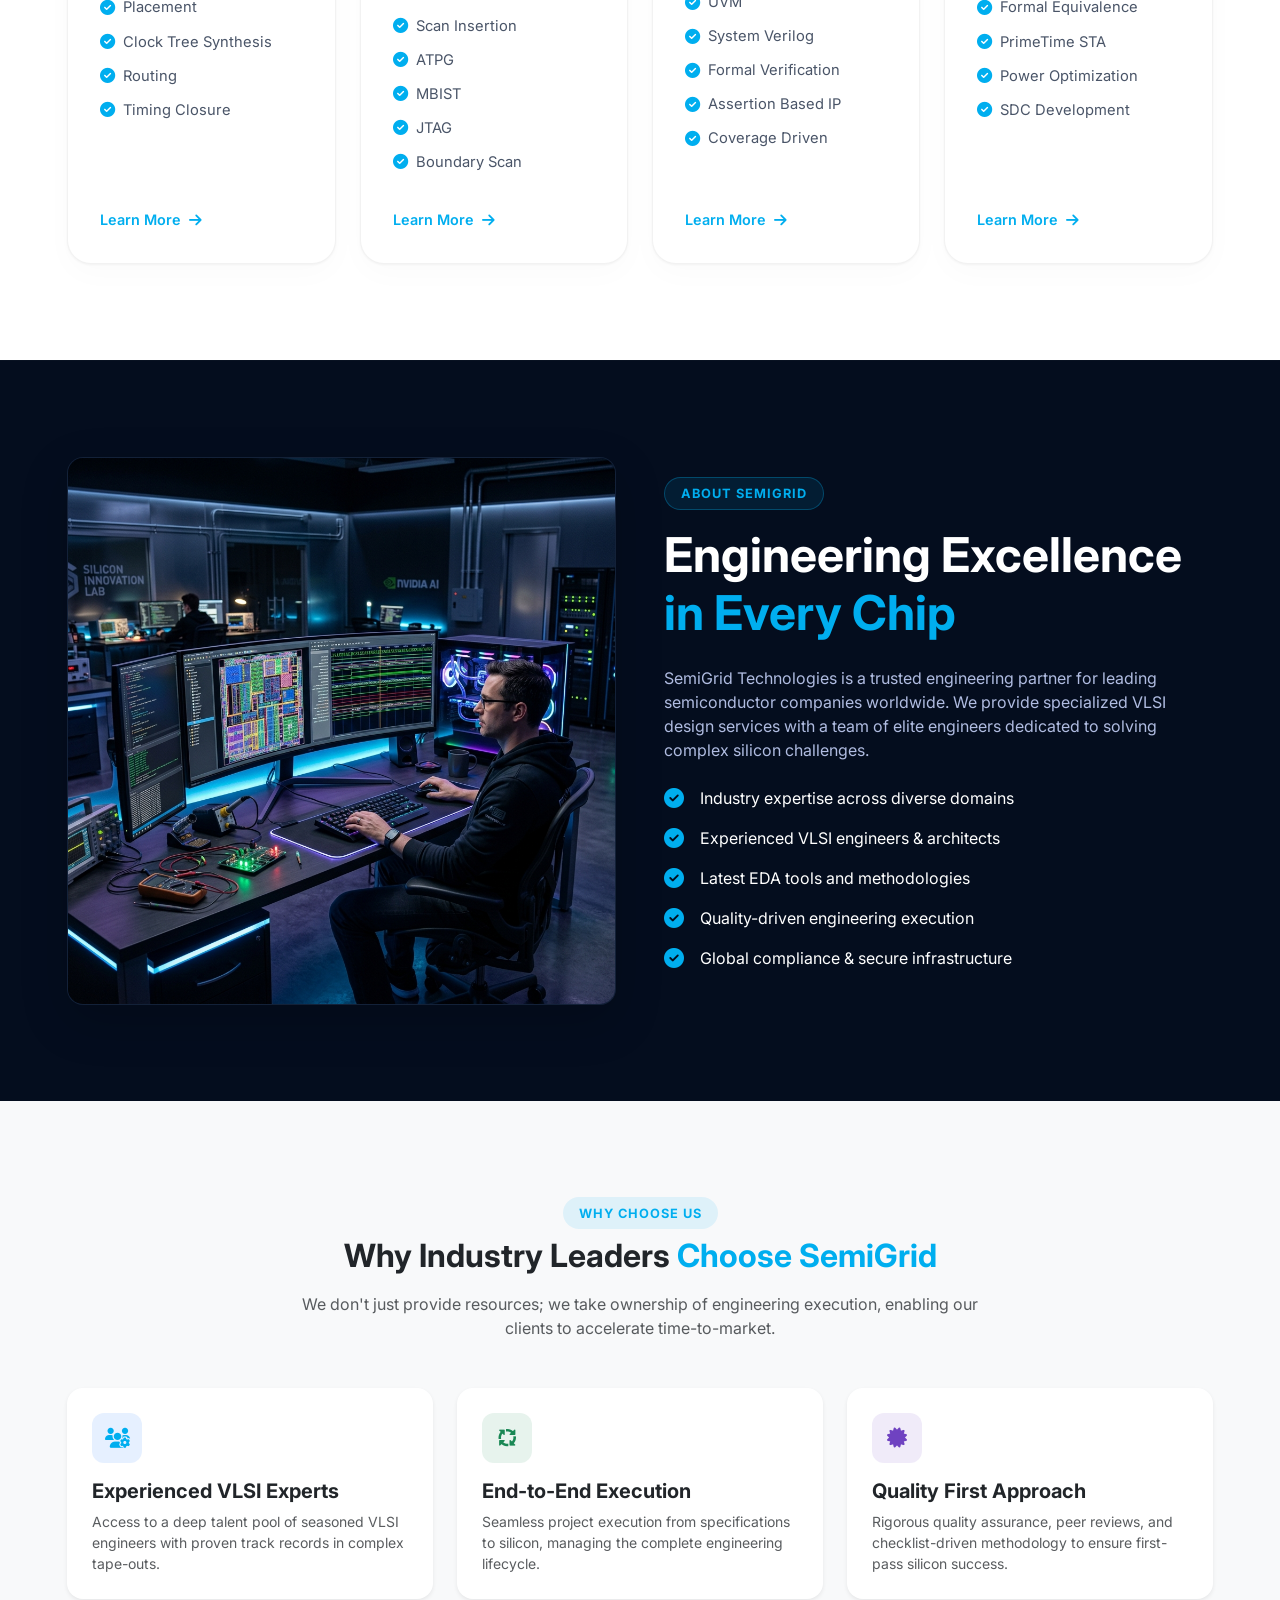
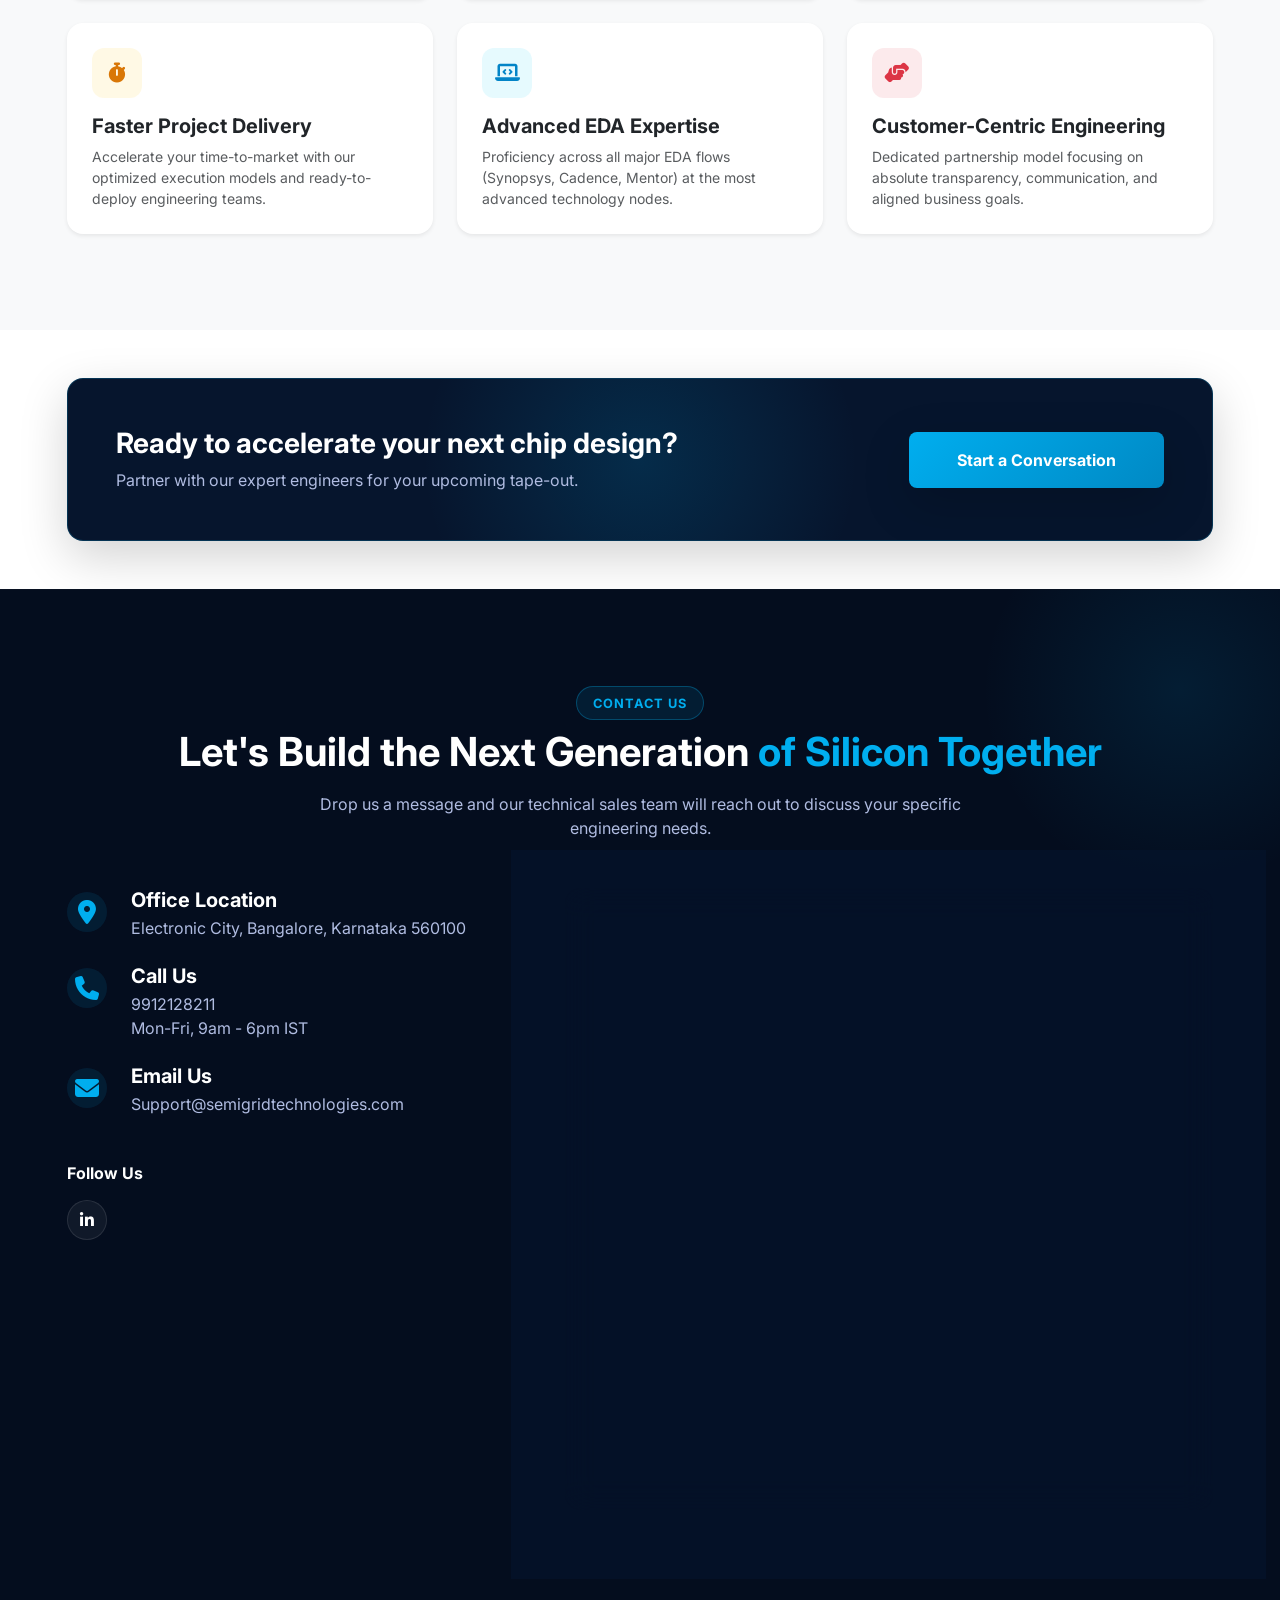
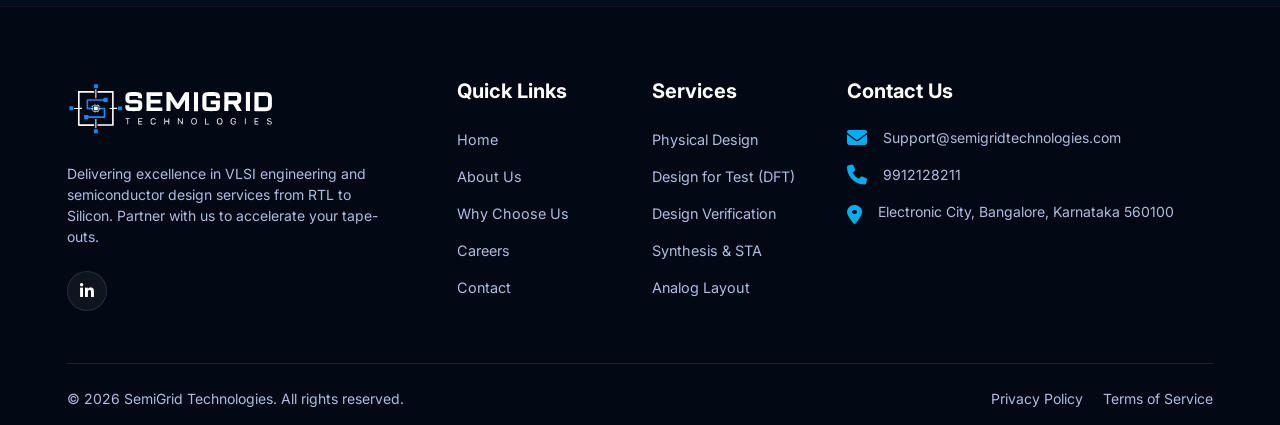
==== commit 945d1125: "changes" ====
--- a/index.html
+++ b/index.html
@@ -64,15 +64,16 @@
           </div>
 
           <div class="hero-buttons d-flex align-items-center gap-3 mb-5">
-            <a href="#services" class="btn btn-hero-primary rounded-3 px-4 py-2 btn-lg d-inline-flex align-items-center justify-content-center">Explore Services <i
-                class="fa-solid fa-arrow-right"></i></a>
+            <a href="#services"
+              class="btn btn-hero-primary rounded-3 px-4 py-2 btn-lg d-inline-flex align-items-center justify-content-center">Explore
+              Services <i class="fa-solid fa-arrow-right"></i></a>
             <a href="#contact"
               class="btn btn-hero-secondary rounded-3 px-4 py-2 btn-lg d-inline-flex align-items-center justify-content-center">
               Contact Us
             </a>
           </div>
 
-          <div class="hero-stats d-flex gap-5 mt-4">
+          <!-- <div class="hero-stats d-flex gap-5 mt-4">
             <div class="stat-item">
               <h3 class="fw-bold stat-number m-0">15+</h3>
               <p class="stat-label small m-0">Years Experience</p>
@@ -85,7 +86,7 @@
               <h3 class="fw-bold stat-number m-0">50+</h3>
               <p class="stat-label small m-0">VLSI Experts</p>
             </div>
-          </div>
+          </div> -->
         </div>
 
         <!-- Right Content (Premium Chip Illustration) -->
@@ -310,7 +311,7 @@
   <!-- ================= ABOUT SECTION ================= -->
   <section class="about-section py-5" id="about">
     <div class="container py-5">
-      <div class="row align-items-stretch g-5 mb-5">
+      <div class="row align-items-stretch g-5">
         <div class="col-lg-6" data-aos="fade-right">
           <div class="about-illustration position-relative rounded-4 overflow-hidden shadow-lg h-100">
             <img src="images/about_semigrid.png" alt="VLSI Semiconductor Engineering Workspace" class="about-img" />
@@ -359,7 +360,7 @@
       </div>
 
       <!-- Statistics in a single line at full width -->
-      <div class="row g-4 mt-4 pt-4 border-top border-secondary-subtle border-opacity-10" data-aos="fade-up">
+      <!-- <div class="row g-4 mt-4 pt-4 border-top border-secondary-subtle border-opacity-10" data-aos="fade-up">
         <div class="col-lg-3 col-sm-6">
           <div class="stat-card-dark p-4 rounded-3 text-center text-sm-start h-100">
             <h3 class="text-primary fw-bold mb-1 stat-number">15+</h3>
@@ -384,7 +385,7 @@
             <p class="text-light-gray small m-0">Customer Satisfaction</p>
           </div>
         </div>
-      </div>
+      </div> -->
     </div>
   </section>
 
@@ -567,9 +568,9 @@
               <h6 class="text-white mb-3">Follow Us</h6>
               <div class="d-flex gap-3">
                 <a href="#" class="social-btn"><i class="fa-brands fa-linkedin-in"></i></a>
-                <a href="#" class="social-btn"><i class="fa-brands fa-twitter"></i></a>
+                <!-- <a href="#" class="social-btn"><i class="fa-brands fa-twitter"></i></a>
                 <a href="#" class="social-btn"><i class="fa-brands fa-facebook-f"></i></a>
-                <a href="#" class="social-btn"><i class="fa-brands fa-youtube"></i></a>
+                <a href="#" class="social-btn"><i class="fa-brands fa-youtube"></i></a> -->
               </div>
             </div>
           </div>
